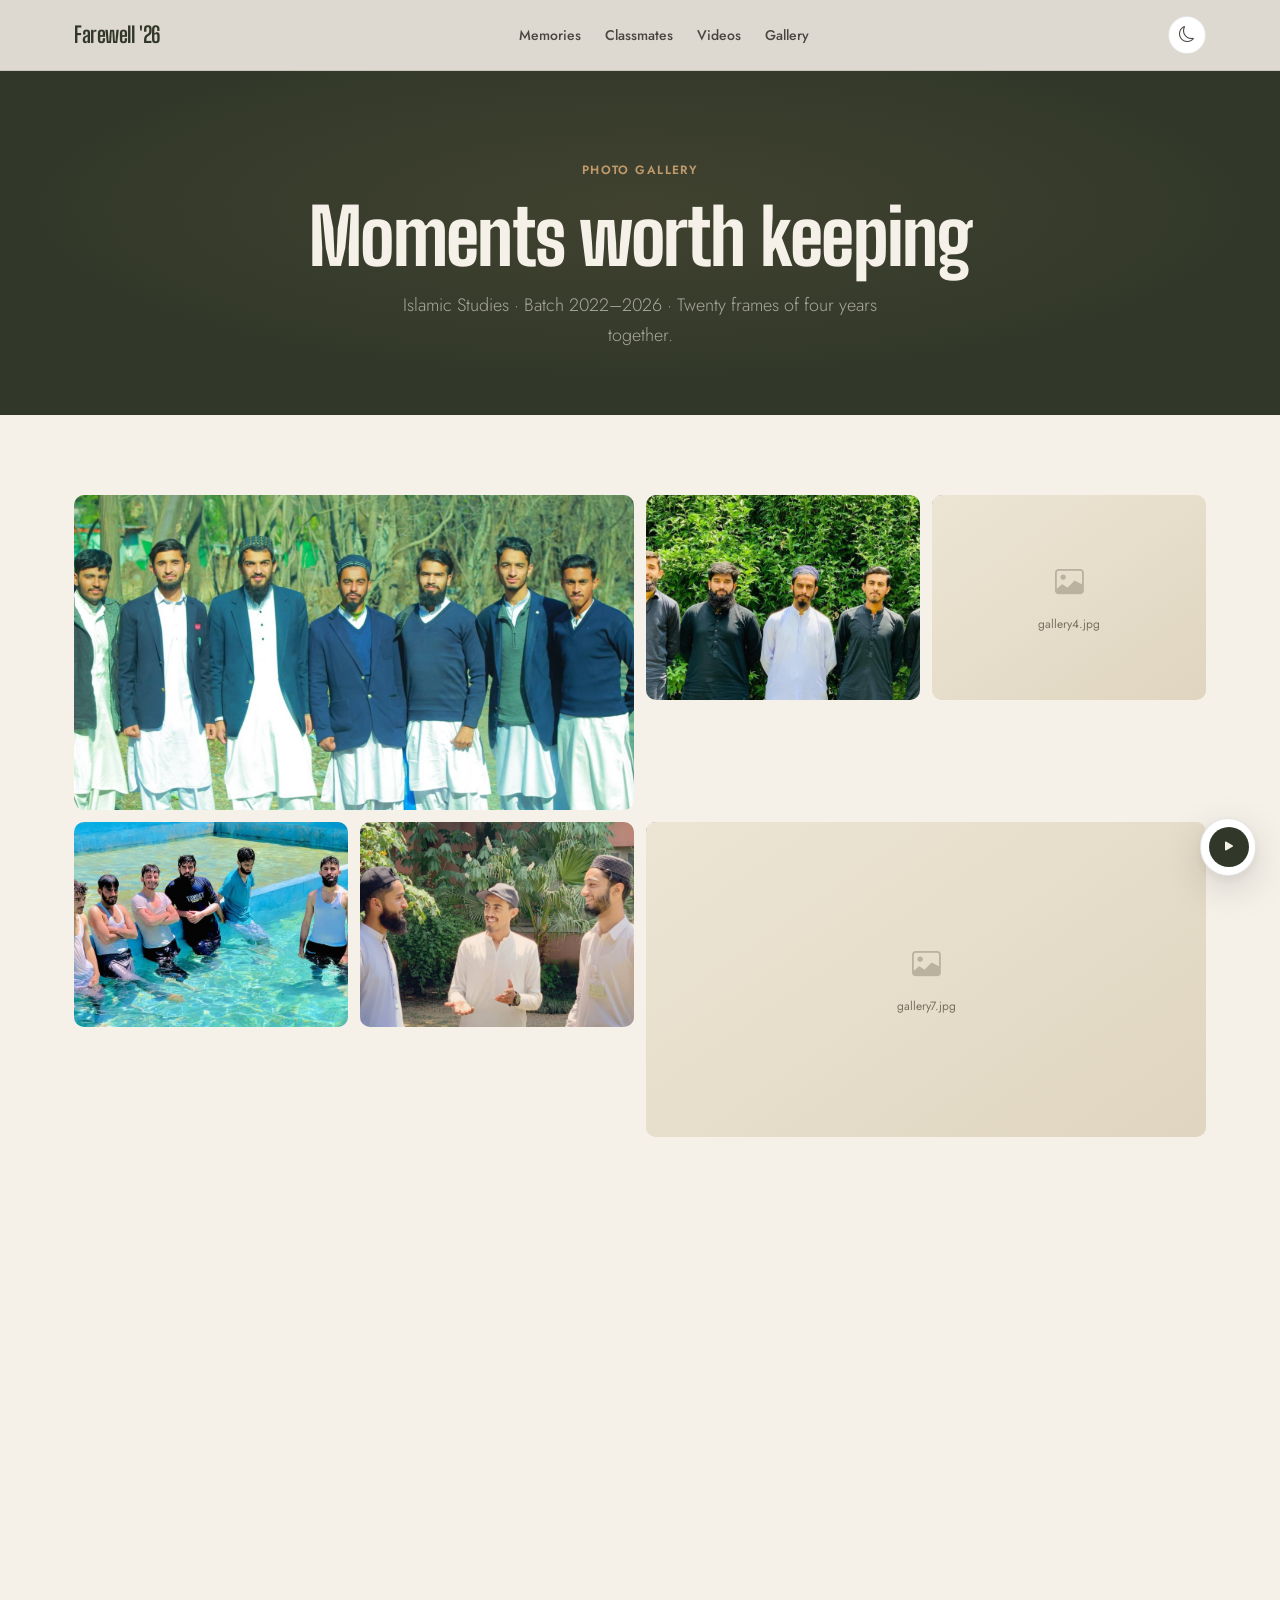
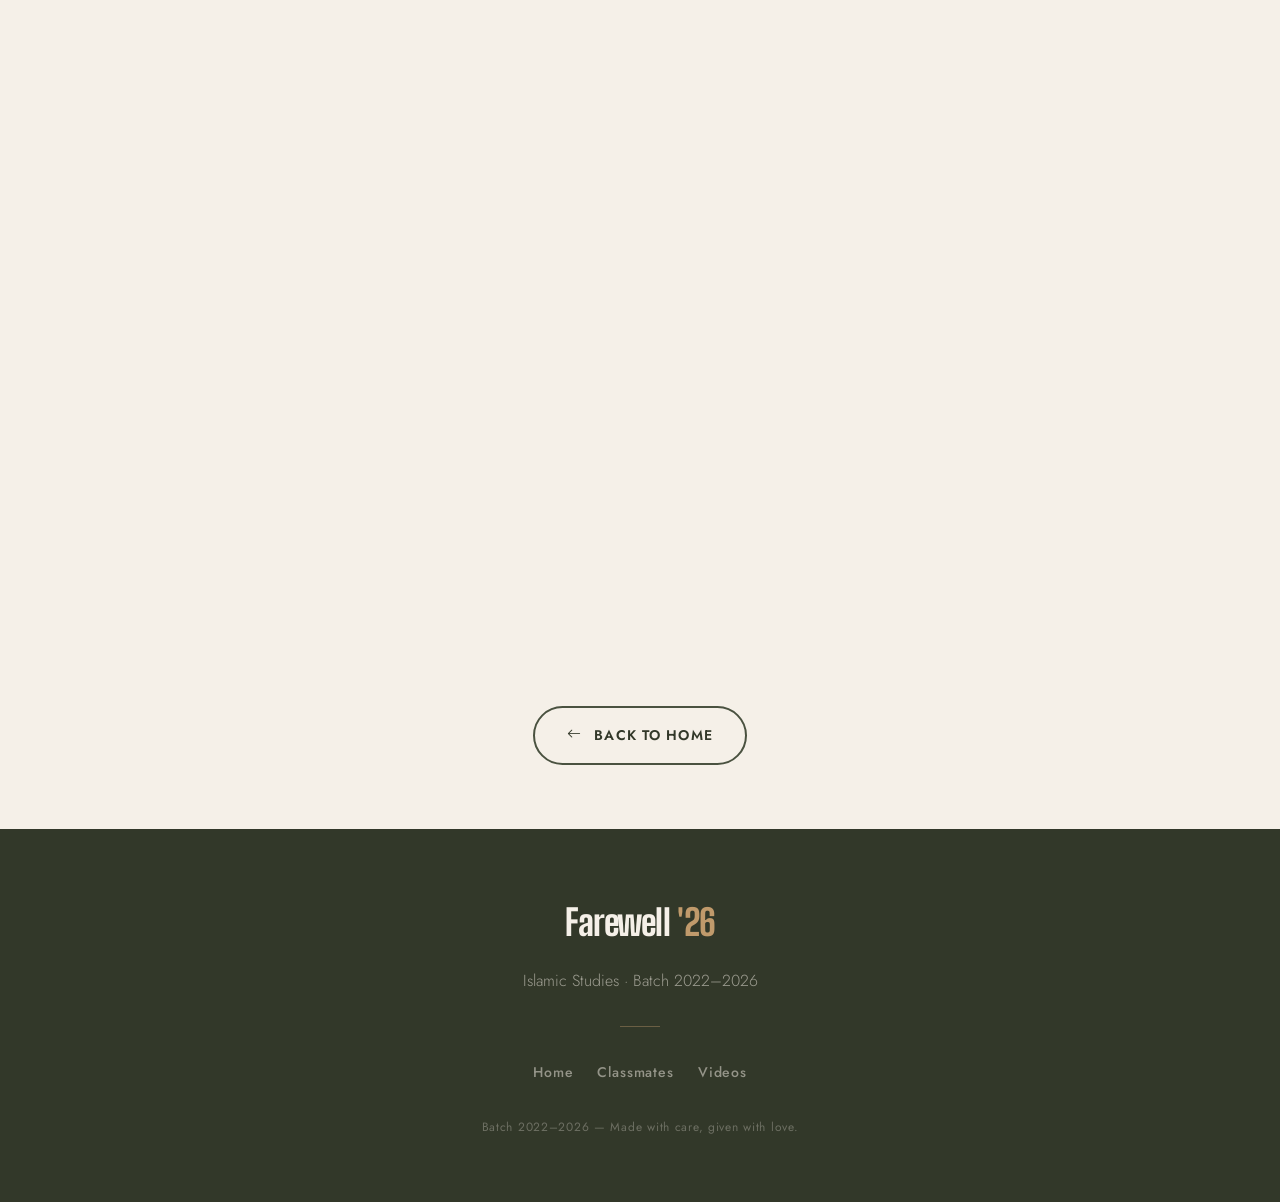
==== gallery.html @ 87bb9df9 "Farewell" ====
<!DOCTYPE html>
<html lang="en" data-theme="light">
<head>
  <meta charset="UTF-8" />
  <meta name="viewport" content="width=device-width, initial-scale=1.0" />
  <title>Gallery — Islamic Studies Batch 2022–2026</title>
  <link rel="preconnect" href="https://fonts.googleapis.com" />
  <link rel="preconnect" href="https://fonts.gstatic.com" crossorigin />
  <link href="https://fonts.googleapis.com/css2?family=Big+Shoulders+Display:wght@400;600;700;800;900&family=Jost:ital,wght@0,300;0,400;0,500;0,600;1,300&display=swap" rel="stylesheet" />
  <link rel="stylesheet" href="https://cdn.jsdelivr.net/npm/bootstrap-icons@1.11.3/font/bootstrap-icons.min.css" />
  <link rel="stylesheet" href="css/style.css" />
  <style>
    /* Lightbox */
    .lightbox {
      display: none; position: fixed; inset: 0; z-index: 1000;
      background: rgba(20,22,16,0.96); align-items: center; justify-content: center;
      backdrop-filter: blur(8px);
    }
    .lightbox.open { display: flex; }
    .lightbox-img { max-width: 90vw; max-height: 88vh; border-radius: 8px; object-fit: contain; box-shadow: 0 20px 60px rgba(0,0,0,0.6); }
    .lightbox-close {
      position: absolute; top: 1.5rem; right: 1.5rem;
      width: 44px; height: 44px; border-radius: 50%; border: 1px solid rgba(255,255,255,0.2);
      background: rgba(255,255,255,0.08); color: #fff; font-size: 1.2rem;
      display: grid; place-items: center; cursor: pointer; transition: background 0.15s;
    }
    .lightbox-close:hover { background: rgba(255,255,255,0.18); }
    .lightbox-nav {
      position: absolute; top: 50%; transform: translateY(-50%);
      width: 48px; height: 48px; border-radius: 50%;
      border: 1px solid rgba(255,255,255,0.2); background: rgba(255,255,255,0.08);
      color: #fff; font-size: 1.2rem; display: grid; place-items: center;
      cursor: pointer; transition: background 0.15s;
    }
    .lightbox-nav:hover { background: rgba(255,255,255,0.18); }
    .lightbox-prev { left: 1.5rem; }
    .lightbox-next { right: 1.5rem; }
    .lightbox-counter { position: absolute; bottom: 1.5rem; left: 50%; transform: translateX(-50%); color: rgba(255,255,255,0.5); font-size: 0.8rem; letter-spacing: 0.1em; font-family: var(--font-body); }
  </style>
</head>
<body>

<!-- NAV -->
<nav class="nav" role="navigation">
  <div class="container nav-inner">
    <a href="index.html" class="nav-brand">Farewell '26</a>
    <ul class="nav-links">
      <li><a href="index.html#memories">Memories</a></li>
      <li><a href="classmates.html">Classmates</a></li>
      <li><a href="videos.html">Videos</a></li>
      <li><a href="gallery.html">Gallery</a></li>
    </ul>
    <div class="nav-actions">
      <button class="btn-icon" id="theme-toggle" aria-label="Toggle dark mode"><i class="bi bi-moon"></i></button>
      <button class="btn-icon nav-hamburger" id="nav-hamburger" aria-label="Open menu"><i class="bi bi-list"></i></button>
    </div>
  </div>
</nav>
<nav class="mobile-menu" id="mobile-menu">
  <a href="index.html">Home</a>
  <a href="classmates.html">Classmates</a>
  <a href="videos.html">Videos</a>
  <a href="gallery.html">Gallery</a>
</nav>

<!-- HERO -->
<header class="video-page-hero">
  <div class="container">
    <span class="label">Photo Gallery</span>
    <h1 class="section-title reveal" style="font-size:clamp(3rem,6vw,5.5rem); margin-top:1rem;">Moments worth keeping</h1>
    <p class="section-subtitle reveal">Islamic Studies · Batch 2022–2026 · Twenty frames of four years together.</p>
  </div>
</header>

<!-- 20-PHOTO GRID -->
<section class="section">
  <div class="container">
    <div class="gallery-full-grid reveal-stagger" id="gallery-grid">

      <!-- gallery2.jpg through gallery20.jpg (you will add gallery2–20) -->
      <!-- gallery1 is used on homepage; grid here starts from gallery2 -->

      <div class="gallery-full-item" data-index="0">
        <img src="images/gallery2.jpg" alt="Memory 2" loading="lazy" />
        <div class="gallery-placeholder"><i class="bi bi-image"></i><span>gallery2.jpg</span></div>
        <div class="gallery-item-overlay"><span class="gallery-caption">Together</span></div>
      </div>

      <div class="gallery-full-item" data-index="1">
        <img src="images/gallery3.jpg" alt="Memory 3" loading="lazy" />
        <div class="gallery-placeholder"><i class="bi bi-image"></i><span>gallery3.jpg</span></div>
        <div class="gallery-item-overlay"><span class="gallery-caption">The classroom we called home</span></div>
      </div>

      <div class="gallery-full-item" data-index="2">
        <img src="images/gallery4.jpg" alt="Memory 4" loading="lazy" />
        <div class="gallery-placeholder"><i class="bi bi-image"></i><span>gallery4.jpg</span></div>
        <div class="gallery-item-overlay"><span class="gallery-caption">An afternoon together</span></div>
      </div>

      <div class="gallery-full-item" data-index="3">
        <img src="images/gallery5.jpg" alt="Memory 5" loading="lazy" />
        <div class="gallery-placeholder"><i class="bi bi-image"></i><span>gallery5.jpg</span></div>
        <div class="gallery-item-overlay"><span class="gallery-caption">On the day</span></div>
      </div>

      <div class="gallery-full-item" data-index="4">
        <img src="images/gallery6.jpg" alt="Memory 6" loading="lazy" />
        <div class="gallery-placeholder"><i class="bi bi-image"></i><span>gallery6.jpg</span></div>
        <div class="gallery-item-overlay"><span class="gallery-caption">Candid</span></div>
      </div>

      <div class="gallery-full-item" data-index="5">
        <img src="images/gallery7.jpg" alt="Memory 7" loading="lazy" />
        <div class="gallery-placeholder"><i class="bi bi-image"></i><span>gallery7.jpg</span></div>
        <div class="gallery-item-overlay"><span class="gallery-caption">Celebrating</span></div>
      </div>

      <div class="gallery-full-item" data-index="6">
        <img src="images/gallery8.jpg" alt="Memory 8" loading="lazy" />
        <div class="gallery-placeholder"><i class="bi bi-image"></i><span>gallery8.jpg</span></div>
        <div class="gallery-item-overlay"><span class="gallery-caption">Out of the building</span></div>
      </div>

      <div class="gallery-full-item" data-index="7">
        <img src="images/gallery9.jpg" alt="Memory 9" loading="lazy" />
        <div class="gallery-placeholder"><i class="bi bi-image"></i><span>gallery9.jpg</span></div>
        <div class="gallery-item-overlay"><span class="gallery-caption">Quiet moments counted too</span></div>
      </div>

      <div class="gallery-full-item" data-index="8">
        <img src="images/gallery10.jpg" alt="Memory 10" loading="lazy" />
        <div class="gallery-placeholder"><i class="bi bi-image"></i><span>gallery10.jpg</span></div>
        <div class="gallery-item-overlay"><span class="gallery-caption">The last of many firsts</span></div>
      </div>

      <div class="gallery-full-item" data-index="9">
        <img src="images/gallery11.jpg" alt="Memory 11" loading="lazy" />
        <div class="gallery-placeholder"><i class="bi bi-image"></i><span>gallery11.jpg</span></div>
        <div class="gallery-item-overlay"><span class="gallery-caption">Between the lectures</span></div>
      </div>

      <div class="gallery-full-item" data-index="10">
        <img src="images/gallery12.jpg" alt="Memory 12" loading="lazy" />
        <div class="gallery-placeholder"><i class="bi bi-image"></i><span>gallery12.jpg</span></div>
        <div class="gallery-item-overlay"><span class="gallery-caption">Unscripted</span></div>
      </div>

      <div class="gallery-full-item" data-index="11">
        <img src="images/gallery13.jpg" alt="Memory 13" loading="lazy" />
        <div class="gallery-placeholder"><i class="bi bi-image"></i><span>gallery13.jpg</span></div>
        <div class="gallery-item-overlay"><span class="gallery-caption">Four years in a frame</span></div>
      </div>

      <div class="gallery-full-item" data-index="12">
        <img src="images/gallery14.jpg" alt="Memory 14" loading="lazy" />
        <div class="gallery-placeholder"><i class="bi bi-image"></i><span>gallery14.jpg</span></div>
        <div class="gallery-item-overlay"><span class="gallery-caption">The break that became a memory</span></div>
      </div>

      <div class="gallery-full-item" data-index="13">
        <img src="images/gallery15.jpg" alt="Memory 15" loading="lazy" />
        <div class="gallery-placeholder"><i class="bi bi-image"></i><span>gallery15.jpg</span></div>
        <div class="gallery-item-overlay"><span class="gallery-caption">Worth every late night</span></div>
      </div>

      <div class="gallery-full-item" data-index="14">
        <img src="images/gallery16.jpg" alt="Memory 16" loading="lazy" />
        <div class="gallery-placeholder"><i class="bi bi-image"></i><span>gallery16.jpg</span></div>
        <div class="gallery-item-overlay"><span class="gallery-caption">Better together</span></div>
      </div>

      <div class="gallery-full-item" data-index="15">
        <img src="images/gallery17.jpg" alt="Memory 17" loading="lazy" />
        <div class="gallery-placeholder"><i class="bi bi-image"></i><span>gallery17.jpg</span></div>
        <div class="gallery-item-overlay"><span class="gallery-caption">The group that studied faith</span></div>
      </div>

      <div class="gallery-full-item" data-index="16">
        <img src="images/gallery18.jpg" alt="Memory 18" loading="lazy" />
        <div class="gallery-placeholder"><i class="bi bi-image"></i><span>gallery18.jpg</span></div>
        <div class="gallery-item-overlay"><span class="gallery-caption">Before the final bell</span></div>
      </div>

      <div class="gallery-full-item" data-index="17">
        <img src="images/gallery19.jpg" alt="Memory 19" loading="lazy" />
        <div class="gallery-placeholder"><i class="bi bi-image"></i><span>gallery19.jpg</span></div>
        <div class="gallery-item-overlay"><span class="gallery-caption">One last look</span></div>
      </div>

      <div class="gallery-full-item" data-index="18">
        <img src="images/gallery20.jpg" alt="Memory 20" loading="lazy" />
        <div class="gallery-placeholder"><i class="bi bi-image"></i><span>gallery20.jpg</span></div>
        <div class="gallery-item-overlay"><span class="gallery-caption">Until we meet again</span></div>
      </div>

      <!-- 20th slot = gallery1 as the final wide card -->
      <div class="gallery-full-item" data-index="19">
        <img src="images/gallery1.jpg" alt="Memory 1" loading="lazy" />
        <div class="gallery-placeholder"><i class="bi bi-image"></i><span>gallery1.jpg</span></div>
        <div class="gallery-item-overlay"><span class="gallery-caption">The beginning of it all</span></div>
      </div>

    </div><!-- /.gallery-full-grid -->
  </div>
</section>

<!-- LIGHTBOX -->
<div class="lightbox" id="lightbox" role="dialog" aria-modal="true" aria-label="Photo lightbox">
  <button class="lightbox-close" id="lightbox-close" aria-label="Close"><i class="bi bi-x-lg"></i></button>
  <button class="lightbox-nav lightbox-prev" id="lightbox-prev" aria-label="Previous photo"><i class="bi bi-chevron-left"></i></button>
  <img class="lightbox-img" id="lightbox-img" src="" alt="Full size photo" />
  <button class="lightbox-nav lightbox-next" id="lightbox-next" aria-label="Next photo"><i class="bi bi-chevron-right"></i></button>
  <span class="lightbox-counter" id="lightbox-counter">1 / 20</span>
</div>

<!-- BACK -->
<div style="text-align:center; padding-bottom:4rem;">
  <a href="index.html" class="btn-view-all"><i class="bi bi-arrow-left"></i> Back to Home</a>
</div>

<!-- FOOTER -->
<footer class="footer">
  <div class="container">
    <p class="footer-brand">Farewell <span>'26</span></p>
    <p class="footer-tagline">Islamic Studies · Batch 2022–2026</p>
    <div class="footer-divider"></div>
    <ul class="footer-nav">
      <li><a href="index.html">Home</a></li>
      <li><a href="classmates.html">Classmates</a></li>
      <li><a href="videos.html">Videos</a></li>
    </ul>
    <p class="footer-copy">Batch 2022–2026 &mdash; Made with care, given with love.</p>
  </div>
</footer>

<!-- AUDIO -->
<div class="audio-player" id="audio-player">
  <button class="audio-play-btn" id="audio-play" aria-label="Play or pause"><i class="bi bi-play-fill"></i></button>
  <div class="audio-info">
    <span class="audio-title" id="audio-title">Our Song</span>
    <span class="audio-status" id="audio-status">Click to play</span>
  </div>
  <button class="audio-mute-btn" id="audio-mute" aria-label="Toggle mute"><i class="bi bi-volume-up"></i></button>
</div>
<audio id="bg-audio" loop><source src="audio/background.mp3" type="audio/mpeg" /></audio>

<script src="js/script.js"></script>
<script>
// Gallery lightbox
(function() {
  const items = document.querySelectorAll('.gallery-full-item');
  const lightbox = document.getElementById('lightbox');
  const lbImg = document.getElementById('lightbox-img');
  const lbCounter = document.getElementById('lightbox-counter');
  const total = items.length;
  let current = 0;

  function openLightbox(index) {
    current = index;
    const img = items[index].querySelector('img');
    lbImg.src = img.src;
    lbImg.alt = img.alt;
    lbCounter.textContent = (index + 1) + ' / ' + total;
    lightbox.classList.add('open');
    document.body.style.overflow = 'hidden';
  }

  function closeLightbox() {
    lightbox.classList.remove('open');
    document.body.style.overflow = '';
  }

  function navigate(dir) {
    current = (current + dir + total) % total;
    const img = items[current].querySelector('img');
    lbImg.src = img.src;
    lbImg.alt = img.alt;
    lbCounter.textContent = (current + 1) + ' / ' + total;
  }

  items.forEach((item, i) => {
    item.style.cursor = 'pointer';
    item.addEventListener('click', () => openLightbox(i));
  });

  document.getElementById('lightbox-close').addEventListener('click', closeLightbox);
  document.getElementById('lightbox-prev').addEventListener('click', () => navigate(-1));
  document.getElementById('lightbox-next').addEventListener('click', () => navigate(1));
  lightbox.addEventListener('click', (e) => { if (e.target === lightbox) closeLightbox(); });

  document.addEventListener('keydown', (e) => {
    if (!lightbox.classList.contains('open')) return;
    if (e.key === 'Escape') closeLightbox();
    if (e.key === 'ArrowLeft') navigate(-1);
    if (e.key === 'ArrowRight') navigate(1);
  });

  // Hide placeholder on image load
  items.forEach(item => {
    const img = item.querySelector('img');
    const ph = item.querySelector('.gallery-placeholder');
    if (!ph) return;
    if (img.complete && img.naturalWidth > 0) { ph.style.display = 'none'; return; }
    img.addEventListener('load', () => ph.style.display = 'none');
  });
})();
</script>
</body>
</html>
---- css/style.css ----
/* ============================================================
   FAREWELL TRIBUTE — STYLESHEET
   Batch: 2022–2026 | Islamic Studies
   All theme values are CSS variables — edit :root to retheme.
   ============================================================ */

@import url("https://fonts.googleapis.com/css2?family=Big+Shoulders+Display:wght@400;600;700;800;900&family=Jost:ital,wght@0,300;0,400;0,500;0,600;1,300&display=swap");

/* ── Light Mode Tokens ───────────────────────────────────── */
:root {
  --color-olive: #4a5240;
  --color-olive-dark: #323829;
  --color-olive-light: #6b7360;
  --color-camel: #c09a6b;
  --color-camel-light: #d4b48a;
  --color-camel-dark: #a07f52;
  --color-bone: #f5f0e8;
  --color-bone-dark: #ede5d4;
  --color-bone-deeper: #dfd5c0;

  --bg-page: var(--color-bone);
  --bg-surface: #ffffff;
  --bg-surface-alt: var(--color-bone-dark);
  --bg-card: #ffffff;
  --text-primary: #1e1e1e;
  --text-secondary: #4a4540;
  --text-muted: #7a7060;
  --text-accent: var(--color-camel-dark);
  --border-color: rgba(74, 82, 64, 0.15);

  --font-heading: "Big Shoulders Display", sans-serif;
  --font-body: "Jost", sans-serif;

  --text-xs: 0.75rem;
  --text-sm: 0.875rem;
  --text-base: 1rem;
  --text-lg: 1.125rem;
  --text-xl: 1.375rem;
  --text-2xl: 1.75rem;
  --text-3xl: 2.25rem;
  --text-4xl: 3rem;
  --text-5xl: 4rem;
  --text-6xl: 5.5rem;

  --space-1: 0.25rem;
  --space-2: 0.5rem;
  --space-3: 0.75rem;
  --space-4: 1rem;
  --space-6: 1.5rem;
  --space-8: 2rem;
  --space-12: 3rem;
  --space-16: 4rem;
  --space-20: 5rem;
  --space-24: 6rem;

  --radius-sm: 4px;
  --radius-md: 10px;
  --radius-lg: 20px;
  --radius-xl: 32px;
  --radius-full: 9999px;

  --shadow-sm: 0 1px 3px rgba(0, 0, 0, 0.06);
  --shadow-card: 0 4px 16px rgba(0, 0, 0, 0.08), 0 1px 4px rgba(0, 0, 0, 0.04);
  --shadow-lift:
    0 12px 40px rgba(0, 0, 0, 0.14), 0 4px 12px rgba(0, 0, 0, 0.06);

  --transition-fast: 150ms ease;
  --transition-base: 280ms ease;
  --transition-slow: 480ms cubic-bezier(0.22, 1, 0.36, 1);
}

/* ── Dark Mode Tokens ────────────────────────────────────── */
[data-theme="dark"] {
  --bg-page: #1a1c16;
  --bg-surface: #232619;
  --bg-surface-alt: #1e2015;
  --bg-card: #2a2d1f;
  --text-primary: #ede8de;
  --text-secondary: #b5ae9f;
  --text-muted: #7a7060;
  --text-accent: var(--color-camel-light);
  --border-color: rgba(192, 154, 107, 0.15);
  --shadow-sm: 0 1px 3px rgba(0, 0, 0, 0.3);
  --shadow-card: 0 4px 16px rgba(0, 0, 0, 0.4);
  --shadow-lift: 0 12px 40px rgba(0, 0, 0, 0.5);
}

/* ── Reset ───────────────────────────────────────────────── */
*,
*::before,
*::after {
  box-sizing: border-box;
  margin: 0;
  padding: 0;
}
html {
  scroll-behavior: smooth;
  font-size: 16px;
}
body {
  font-family: var(--font-body);
  line-height: 1.65;
  background: var(--bg-page);
  color: var(--text-primary);
  transition:
    background var(--transition-base),
    color var(--transition-base);
  overflow-x: hidden;
}
img {
  max-width: 100%;
  display: block;
}
a {
  color: inherit;
  text-decoration: none;
}

/* ── Utilities ───────────────────────────────────────────── */
.container {
  width: 100%;
  max-width: 1180px;
  margin-inline: auto;
  padding-inline: var(--space-6);
}
.section {
  padding-block: var(--space-20);
}
.label {
  font-family: var(--font-body);
  font-size: var(--text-xs);
  font-weight: 600;
  letter-spacing: 0.12em;
  text-transform: uppercase;
  color: var(--text-accent);
}

/* ── Scroll Reveal ───────────────────────────────────────── */
.reveal {
  opacity: 0;
  transform: translateY(28px);
  transition:
    opacity 0.65s cubic-bezier(0.22, 1, 0.36, 1),
    transform 0.65s cubic-bezier(0.22, 1, 0.36, 1);
}
.reveal.is-visible {
  opacity: 1;
  transform: none;
}
.reveal-stagger > * {
  opacity: 0;
  transform: translateY(24px);
  transition:
    opacity 0.55s cubic-bezier(0.22, 1, 0.36, 1),
    transform 0.55s cubic-bezier(0.22, 1, 0.36, 1);
}
.reveal-stagger.is-visible > *:nth-child(1) {
  opacity: 1;
  transform: none;
  transition-delay: 0.05s;
}
.reveal-stagger.is-visible > *:nth-child(2) {
  opacity: 1;
  transform: none;
  transition-delay: 0.12s;
}
.reveal-stagger.is-visible > *:nth-child(3) {
  opacity: 1;
  transform: none;
  transition-delay: 0.19s;
}
.reveal-stagger.is-visible > *:nth-child(4) {
  opacity: 1;
  transform: none;
  transition-delay: 0.26s;
}
.reveal-stagger.is-visible > *:nth-child(5) {
  opacity: 1;
  transform: none;
  transition-delay: 0.33s;
}
.reveal-stagger.is-visible > *:nth-child(6) {
  opacity: 1;
  transform: none;
  transition-delay: 0.4s;
}

/* ── Section Headers ─────────────────────────────────────── */
.section-header {
  margin-bottom: var(--space-12);
}
.section-header--center {
  text-align: center;
}
.section-title {
  font-family: var(--font-heading);
  font-size: clamp(2.2rem, 4vw, var(--text-5xl));
  font-weight: 800;
  line-height: 1;
  color: var(--text-primary);
  letter-spacing: -0.02em;
  margin-top: var(--space-3);
}
.section-subtitle {
  margin-top: var(--space-4);
  font-size: var(--text-lg);
  font-weight: 300;
  color: var(--text-muted);
  max-width: 52ch;
  line-height: 1.65;
}
.section-header--center .section-subtitle {
  margin-inline: auto;
}

/* ── View All Button ─────────────────────────────────────── */
.view-all-wrap {
  text-align: center;
  margin-top: var(--space-12);
}
.btn-view-all {
  display: inline-flex;
  align-items: center;
  gap: var(--space-3);
  padding: var(--space-4) var(--space-8);
  border-radius: var(--radius-full);
  border: 2px solid var(--color-olive);
  background: transparent;
  color: var(--color-olive-dark);
  font-family: var(--font-body);
  font-size: var(--text-sm);
  font-weight: 600;
  letter-spacing: 0.08em;
  text-transform: uppercase;
  cursor: pointer;
  transition: all var(--transition-fast);
  text-decoration: none;
}
.btn-view-all:hover {
  background: var(--color-olive-dark);
  color: var(--color-bone);
  border-color: var(--color-olive-dark);
}
[data-theme="dark"] .btn-view-all {
  border-color: var(--color-camel);
  color: var(--color-camel-light);
}
[data-theme="dark"] .btn-view-all:hover {
  background: var(--color-camel);
  color: var(--color-olive-dark);
}

/* ── NAVIGATION ──────────────────────────────────────────── */
.nav {
  position: fixed;
  top: 0;
  left: 0;
  right: 0;
  z-index: 100;
  padding-block: var(--space-4);
  background: rgba(245, 240, 232, 0.88);
  backdrop-filter: blur(14px);
  -webkit-backdrop-filter: blur(14px);
  border-bottom: 1px solid var(--border-color);
  transition: background var(--transition-base);
}
[data-theme="dark"] .nav {
  background: rgba(26, 28, 22, 0.88);
}
.nav-inner {
  display: flex;
  align-items: center;
  justify-content: space-between;
  gap: var(--space-6);
}
.nav-brand {
  font-family: var(--font-heading);
  font-size: var(--text-xl);
  font-weight: 700;
  color: var(--color-olive-dark);
  letter-spacing: -0.02em;
}
[data-theme="dark"] .nav-brand {
  color: var(--color-camel-light);
}
.nav-links {
  display: flex;
  align-items: center;
  gap: var(--space-6);
  list-style: none;
}
.nav-links a {
  font-size: var(--text-sm);
  font-weight: 500;
  color: var(--text-secondary);
  transition: color var(--transition-fast);
}
.nav-links a:hover {
  color: var(--color-camel-dark);
}
.nav-actions {
  display: flex;
  align-items: center;
  gap: var(--space-3);
}
.btn-icon {
  width: 38px;
  height: 38px;
  border-radius: var(--radius-full);
  border: 1px solid var(--border-color);
  background: var(--bg-surface);
  color: var(--text-secondary);
  display: grid;
  place-items: center;
  cursor: pointer;
  transition: all var(--transition-fast);
  font-size: 1rem;
}
.btn-icon:hover {
  background: var(--color-olive);
  color: var(--color-bone);
  border-color: var(--color-olive);
}
.nav-hamburger {
  display: none;
}
.mobile-menu {
  display: none;
  position: fixed;
  inset: 0;
  z-index: 99;
  background: var(--bg-page);
  padding: 100px var(--space-6) var(--space-6);
  flex-direction: column;
  gap: var(--space-4);
}
.mobile-menu.open {
  display: flex;
}
.mobile-menu a {
  font-family: var(--font-heading);
  font-size: var(--text-3xl);
  font-weight: 800;
  color: var(--text-primary);
  padding: var(--space-3) 0;
  border-bottom: 1px solid var(--border-color);
  transition: color var(--transition-fast);
}
.mobile-menu a:hover {
  color: var(--color-camel);
}

/* ── HERO ────────────────────────────────────────────────── */
.hero {
  min-height: 100svh;
  padding-top: 80px;
  background: var(--color-olive-dark);
  color: var(--color-bone);
  position: relative;
  overflow: hidden;
  display: grid;
  grid-template-rows: 1fr auto;
}
.hero::before {
  content: "";
  position: absolute;
  inset: 0;
  pointer-events: none;
  background:
    radial-gradient(
      ellipse 70% 60% at 65% 40%,
      rgba(192, 154, 107, 0.1) 0%,
      transparent 70%
    ),
    radial-gradient(
      ellipse 40% 70% at 10% 80%,
      rgba(74, 82, 64, 0.5) 0%,
      transparent 60%
    );
}
.hero-inner {
  position: relative;
  z-index: 1;
  display: grid;
  grid-template-columns: 1fr 1fr;
  align-items: center;
  gap: var(--space-12);
  padding-block: var(--space-12);
}
.hero-eyebrow {
  display: inline-flex;
  align-items: center;
  gap: var(--space-2);
  font-size: var(--text-xs);
  font-weight: 600;
  letter-spacing: 0.14em;
  text-transform: uppercase;
  color: var(--color-camel);
  margin-bottom: var(--space-6);
}
.hero-eyebrow::before {
  content: "";
  display: block;
  width: 28px;
  height: 1px;
  background: var(--color-camel);
}
.hero-heading {
  font-family: var(--font-heading);
  font-size: clamp(3rem, 6vw, var(--text-6xl));
  font-weight: 900;
  line-height: 0.95;
  letter-spacing: -0.02em;
  margin-bottom: var(--space-6);
  color: var(--color-bone);
}
.hero-heading em {
  font-style: normal;
  color: var(--color-camel);
}
.hero-body {
  font-size: var(--text-lg);
  font-weight: 300;
  line-height: 1.7;
  color: rgba(245, 240, 232, 0.75);
  max-width: 46ch;
  margin-bottom: var(--space-8);
}
.hero-year-badge {
  display: inline-flex;
  align-items: center;
  gap: var(--space-3);
  padding: var(--space-3) var(--space-6);
  border: 1px solid rgba(192, 154, 107, 0.4);
  border-radius: var(--radius-full);
  font-size: var(--text-sm);
  font-weight: 500;
  color: var(--color-camel-light);
  letter-spacing: 0.06em;
}

/* ── HERO 11-PHOTO CLUSTER ───────────────────────────────── */
.hero-photos {
  position: relative;
  height: 520px;
}
.hero-photo {
  position: absolute;
  border-radius: var(--radius-lg);
  overflow: hidden;
  box-shadow: var(--shadow-lift);
  border: 2px solid rgba(245, 240, 232, 0.12);
}
.hero-photo img {
  width: 100%;
  height: 100%;
  object-fit: cover;
}

/* Center: Hammad Siddique — largest, prominent */
.hero-photo--center {
  width: 180px;
  height: 240px;
  top: 50%;
  left: 50%;
  transform: translate(-50%, -50%) rotate(0deg);
  z-index: -10;
  border: 3px solid var(--color-camel) !important;
  box-shadow:
    0 0 0 4px rgba(192, 154, 107, 0.3),
    var(--shadow-lift);
}
.hero-photo--center-label {
  position: absolute;
  bottom: -28px;
  left: 50%;
  transform: translateX(-50%);
  white-space: nowrap;
  font-size: var(--text-xs);
  font-weight: 600;
  letter-spacing: 0.08em;
  color: var(--color-camel-light);
  text-transform: uppercase;
}
/* 10 surrounding classmates */
.hero-photo--1 {
  width: 110px;
  height: 140px;
  top: 10px;
  left: 40px;
  transform: rotate(-5deg);
  z-index: 4;
}
.hero-photo--2 {
  width: 100px;
  height: 130px;
  top: 5px;
  left: 180px;
  transform: rotate(3deg);
  z-index: 3;
}
.hero-photo--3 {
  width: 105px;
  height: 135px;
  top: 0px;
  right: 60px;
  transform: rotate(-2deg);
  z-index: 5;
}
.hero-photo--4 {
  width: 100px;
  height: 125px;
  top: 120px;
  right: 10px;
  transform: rotate(4deg);
  z-index: 6;
}
.hero-photo--5 {
  width: 105px;
  height: 130px;
  bottom: 80px;
  right: 20px;
  transform: rotate(-3deg);
  z-index: 4;
}
.hero-photo--6 {
  width: 100px;
  height: 130px;
  bottom: 20px;
  right: 130px;
  transform: rotate(2deg);
  z-index: 3;
}
.hero-photo--7 {
  width: 110px;
  height: 140px;
  bottom: 10px;
  left: 100px;
  transform: rotate(-4deg);
  z-index: 5;
}
.hero-photo--8 {
  width: 100px;
  height: 125px;
  bottom: 40px;
  left: 10px;
  transform: rotate(3deg);
  z-index: 6;
}
.hero-photo--9 {
  width: 105px;
  height: 130px;
  top: 130px;
  left: 10px;
  transform: rotate(-2deg);
  z-index: 4;
}
.hero-photo--10 {
  width: 100px;
  height: 125px;
  top: 200px;
  left: 130px;
  transform: rotate(4deg);
  z-index: 3;
}

.hero-scroll-hint {
  position: relative;
  z-index: 1;
  padding-bottom: var(--space-8);
  display: flex;
  align-items: center;
  justify-content: center;
  gap: var(--space-3);
  font-size: var(--text-xs);
  letter-spacing: 0.1em;
  text-transform: uppercase;
  color: rgba(245, 240, 232, 0.4);
  font-weight: 500;
}
.hero-scroll-hint i {
  animation: bounce 2s ease-in-out infinite;
}
@keyframes bounce {
  0%,
  100% {
    transform: translateY(0);
  }
  50% {
    transform: translateY(6px);
  }
}

/* ── CLASSMATES CAROUSEL ─────────────────────────────────── */
.classmates-section {
  background: var(--bg-surface-alt);
}
.carousel-wrapper {
  position: relative;
}
.carousel-track-outer {
  overflow: hidden;
  border-radius: var(--radius-xl);
}
.carousel-track {
  display: flex;
  transition: transform 0.6s cubic-bezier(0.22, 1, 0.36, 1);
}
.classmate-slide {
  min-width: 100%;
  padding: var(--space-4);
}
.classmate-card {
  display: grid;
  grid-template-columns: 1fr 1fr;
  background: var(--bg-card);
  border-radius: var(--radius-xl);
  overflow: hidden;
  box-shadow: var(--shadow-lift);
  border: 1px solid var(--border-color);
}
.classmate-card-photo {
  position: relative;
  overflow: hidden;
  position: relative;
  overflow: hidden;
  max-height: 500px;
}
.classmate-card-photo img {
  width: 100%;
  height: auto;
  display: block;
  object-fit: unset;
  transition: transform 0.8s cubic-bezier(0.22, 1, 0.36, 1);
}
.classmate-card:hover .classmate-card-photo img {
  transform: scale(1.04);
}
.classmate-number {
  position: absolute;
  top: var(--space-6);
  left: var(--space-6);
  font-family: var(--font-heading);
  font-size: var(--text-4xl);
  font-weight: 900;
  color: rgba(255, 255, 255, 0.25);
  line-height: 1;
}
.classmate-card-info {
  padding: var(--space-12);
  display: flex;
  flex-direction: column;
  justify-content: center;
  gap: var(--space-4);
}
.classmate-index {
  font-size: var(--text-xs);
  font-weight: 600;
  letter-spacing: 0.12em;
  text-transform: uppercase;
  color: var(--text-accent);
}
.classmate-name {
  font-family: var(--font-heading);
  font-size: clamp(1.8rem, 3vw, var(--text-4xl));
  font-weight: 800;
  line-height: 1;
  color: var(--text-primary);
  letter-spacing: -0.02em;
}
.classmate-tribute {
  font-size: var(--text-lg);
  font-weight: 300;
  line-height: 1.7;
  color: var(--text-secondary);
  font-style: italic;
  border-left: 3px solid var(--color-camel);
  padding-left: var(--space-4);
}
.classmate-tag {
  display: inline-flex;
  align-items: center;
  gap: var(--space-2);
  padding: var(--space-2) var(--space-4);
  border-radius: var(--radius-full);
  background: var(--color-bone-dark);
  color: var(--color-olive-dark);
  font-size: var(--text-xs);
  font-weight: 600;
  letter-spacing: 0.06em;
  width: fit-content;
}
[data-theme="dark"] .classmate-tag {
  background: rgba(74, 82, 64, 0.4);
  color: var(--color-camel-light);
}

.carousel-controls {
  display: flex;
  align-items: center;
  justify-content: center;
  gap: var(--space-4);
  margin-top: var(--space-8);
}
.carousel-btn {
  width: 48px;
  height: 48px;
  border-radius: var(--radius-full);
  border: 2px solid var(--border-color);
  background: var(--bg-card);
  color: var(--text-primary);
  display: grid;
  place-items: center;
  cursor: pointer;
  transition: all var(--transition-fast);
  font-size: 1.1rem;
}
.carousel-btn:hover {
  background: var(--color-olive);
  color: var(--color-bone);
  border-color: var(--color-olive);
  transform: scale(1.05);
}
.carousel-dots {
  display: flex;
  gap: var(--space-2);
  align-items: center;
}
.carousel-dot {
  width: 6px;
  height: 6px;
  border-radius: var(--radius-full);
  background: var(--border-color);
  cursor: pointer;
  transition: all var(--transition-fast);
  border: none;
}
.carousel-dot.active {
  width: 24px;
  background: var(--color-camel);
}
.carousel-counter {
  font-size: var(--text-sm);
  font-weight: 500;
  color: var(--text-muted);
  min-width: 48px;
  text-align: center;
}

/* ── PREVIEW VIDEO SECTION (homepage) ───────────────────── */
.videos-preview-section {
  background: var(--bg-page);
}
.video-preview-grid {
  display: grid;
  grid-template-columns: repeat(3, 1fr);
  gap: var(--space-6);
}
.video-preview-card {
  background: var(--bg-card);
  border-radius: var(--radius-lg);
  overflow: hidden;
  border: 1px solid var(--border-color);
  box-shadow: var(--shadow-card);
  transition:
    transform var(--transition-base),
    box-shadow var(--transition-base);
}
.video-preview-card:hover {
  transform: translateY(-4px);
  box-shadow: var(--shadow-lift);
}
.video-preview-thumb {
  position: relative;
  aspect-ratio: 16/9;
  background: var(--color-olive-dark);
  overflow: hidden;
}
.video-preview-thumb video {
  width: 100%;
  height: 100%;
  object-fit: cover;
  display: block;
}
.video-preview-thumb .play-icon {
  position: absolute;
  inset: 0;
  display: flex;
  align-items: center;
  justify-content: center;
  background: rgba(50, 56, 41, 0.5);
  color: var(--color-bone);
  font-size: 2.5rem;
  opacity: 0;
  transition: opacity var(--transition-base);
  pointer-events: none;
}
.video-preview-card:hover .play-icon {
  opacity: 1;
}
.video-preview-info {
  padding: 1em;
}
.video-preview-title {
  font-family: var(--font-heading);
  font-size: var(--text-xl);
  font-weight: 700;
  color: var(--text-primary);
  letter-spacing: -0.01em;
  margin-bottom: var(--space-2);
}
.video-preview-desc {
  font-size: var(--text-sm);
  font-weight: 300;
  color: var(--text-muted);
  line-height: 1.6;
}

/* ── GALLERY PREVIEW (homepage 3 photos) ────────────────── */
.gallery-preview-grid {
  display: grid;
  grid-template-columns: repeat(3, 1fr);
  gap: var(--space-4);
}
.gallery-preview-item {
  position: relative;
  overflow: hidden;
  border-radius: var(--radius-md);
  background: var(--bg-surface-alt);
  cursor: pointer;
}
.gallery-preview-item:first-child {
  grid-row: auto;
}
.gallery-preview-item img {
  width: 100%;
  height: auto;
  display: block;
  object-fit: unset;
  transition: transform 0.6s cubic-bezier(0.22, 1, 0.36, 1);
}
.gallery-preview-item:hover img {
  transform: scale(1.03);
}
.gallery-preview-overlay {
  position: absolute;
  inset: 0;
  background: linear-gradient(
    to top,
    rgba(30, 28, 22, 0.6) 0%,
    transparent 50%
  );
  opacity: 0;
  transition: opacity var(--transition-base);
  display: flex;
  align-items: flex-end;
  padding: var(--space-4);
}
.gallery-preview-item:hover .gallery-preview-overlay {
  opacity: 1;
}
.gallery-caption {
  font-size: var(--text-sm);
  font-weight: 500;
  color: var(--color-bone);
}
.gallery-placeholder {
  position: absolute;
  inset: 0;
  display: flex;
  flex-direction: column;
  align-items: center;
  justify-content: center;
  gap: var(--space-2);
  background: linear-gradient(
    145deg,
    var(--color-bone-dark) 0%,
    var(--color-bone-deeper) 100%
  );
  color: var(--text-muted);
  font-size: var(--text-sm);
  font-family: var(--font-body);
}
[data-theme="dark"] .gallery-placeholder {
  background: linear-gradient(145deg, #282b1e 0%, #232619 100%);
}
.gallery-placeholder i {
  font-size: 1.8rem;
  opacity: 0.4;
}

/* ── FULL GALLERY PAGE ───────────────────────────────────── */
.gallery-full-grid {
  display: grid;
  grid-template-columns: repeat(4, 1fr);
  gap: var(--space-3);
}
.gallery-full-item {
  position: relative;
  overflow: hidden;
  border-radius: var(--radius-md);
  aspect-ratio: 4/3;
  background: var(--bg-surface-alt);
  cursor: pointer;
}
.gallery-full-item:nth-child(5n + 1) {
  grid-column: span 2;
  aspect-ratio: 16/9;
}
.gallery-full-item img {
  width: 100%;
  height: 100%;
  object-fit: cover;
  transition: transform 0.6s cubic-bezier(0.22, 1, 0.36, 1);
}
.gallery-full-item:hover img {
  transform: scale(1.06);
}
.gallery-full-item .gallery-placeholder {
  font-size: var(--text-xs);
}

/* ── VIDEO GRID PAGE (10 videos) ─────────────────────────── */
.video-page-hero {
  background: var(--color-olive-dark);
  color: var(--color-bone);
  padding-top: calc(var(--space-24) + 60px);
  padding-bottom: var(--space-16);
  text-align: center;
  position: relative;
  overflow: hidden;
}
.video-page-hero::before {
  content: "";
  position: absolute;
  inset: 0;
  pointer-events: none;
  background: radial-gradient(
    ellipse 70% 60% at 50% 50%,
    rgba(192, 154, 107, 0.1) 0%,
    transparent 70%
  );
}
.video-page-hero .section-title {
  color: var(--color-bone);
  position: relative;
  z-index: 1;
}
.video-page-hero .section-subtitle {
  color: rgba(245, 240, 232, 0.6);
  margin-inline: auto;
  position: relative;
  z-index: 1;
}
.video-page-hero .label {
  color: var(--color-camel);
  position: relative;
  z-index: 1;
}

.video-full-grid {
  display: grid;
  grid-template-columns: repeat(3, 1fr);
  gap: var(--space-6);
  padding-block: var(--space-16);
}
.video-full-card {
  background: var(--bg-card);
  border-radius: var(--radius-lg);
  overflow: hidden;
  border: 1px solid var(--border-color);
  box-shadow: var(--shadow-card);
  transition:
    transform var(--transition-base),
    box-shadow var(--transition-base);
}
.video-full-card:hover {
  transform: translateY(-4px);
  box-shadow: var(--shadow-lift);
}
.video-full-thumb {
  position: relative;
  aspect-ratio: 16/9;
  background: #000;
  overflow: hidden;
}
.video-full-thumb video {
  width: 100%;
  height: 100%;
  object-fit: cover;
}
.video-full-info {
  padding: var(--space-5) var(--space-5) var(--space-6);
}
.video-full-number {
  font-family: var(--font-heading);
  font-size: var(--text-3xl);
  font-weight: 900;
  color: var(--border-color);
  line-height: 1;
  margin-bottom: var(--space-2);
}
.video-full-title {
  font-family: var(--font-heading);
  font-size: var(--text-2xl);
  font-weight: 800;
  color: var(--text-primary);
  letter-spacing: -0.01em;
  margin-bottom: var(--space-2);
  line-height: 1.1;
}
.video-full-desc {
  font-size: var(--text-sm);
  font-weight: 300;
  color: var(--text-muted);
  line-height: 1.6;
}

/* ── QUOTE SECTION ───────────────────────────────────────── */
.quote-section {
  background: var(--color-olive-dark);
  color: var(--color-bone);
  text-align: center;
  padding-block: var(--space-20);
  position: relative;
  overflow: hidden;
}
.quote-section::after {
  content: "";
  position: absolute;
  inset: 0;
  pointer-events: none;
  background: radial-gradient(
    ellipse 60% 80% at 50% 50%,
    rgba(192, 154, 107, 0.1) 0%,
    transparent 70%
  );
}
.quote-mark {
  font-family: var(--font-heading);
  font-size: 8rem;
  line-height: 0.6;
  color: var(--color-camel);
  opacity: 0.3;
  display: block;
  margin-bottom: var(--space-6);
}
.quote-text {
  font-family: var(--font-heading);
  font-size: clamp(1.8rem, 3.5vw, 3rem);
  font-weight: 700;
  line-height: 1.2;
  max-width: 720px;
  margin-inline: auto;
  letter-spacing: -0.01em;
  position: relative;
  z-index: 1;
}
.quote-attribution {
  margin-top: var(--space-6);
  font-size: var(--text-sm);
  font-weight: 500;
  letter-spacing: 0.12em;
  text-transform: uppercase;
  color: var(--color-camel);
  position: relative;
  z-index: 1;
}

/* ── CLASSMATES PAGE — STICKY SCROLL ─────────────────────── */
.classmates-page-hero {
  background: var(--color-olive-dark);
  color: var(--color-bone);
  padding-top: calc(var(--space-24) + 60px);
  padding-bottom: var(--space-16);
  text-align: center;
  position: relative;
  overflow: hidden;
}
.classmates-page-hero::before {
  content: "";
  position: absolute;
  inset: 0;
  pointer-events: none;
  background: radial-gradient(
    ellipse 70% 60% at 50% 50%,
    rgba(192, 154, 107, 0.1) 0%,
    transparent 70%
  );
}
.classmates-page-hero .section-title {
  color: var(--color-bone);
  position: relative;
  z-index: 1;
}
.classmates-page-hero .section-subtitle {
  color: rgba(245, 240, 232, 0.6);
  margin-inline: auto;
  position: relative;
  z-index: 1;
}
.classmates-page-hero .label {
  color: var(--color-camel);
  position: relative;
  z-index: 1;
}

/* Sticky scroll container */
.sticky-classmates {
  position: relative;
}

/* Each classmate panel is 100vh, sticky */
.sticky-panel {
  position: sticky;
  top: 0;
  height: 100vh;
  overflow: hidden;
  z-index: 1; /* each panel stacks on previous */
}

/* Give each panel increasing z-index so it covers the one before */
.sticky-panel:nth-child(1) {
  z-index: 1;
}
.sticky-panel:nth-child(2) {
  z-index: 2;
}
.sticky-panel:nth-child(3) {
  z-index: 3;
}
.sticky-panel:nth-child(4) {
  z-index: 4;
}
.sticky-panel:nth-child(5) {
  z-index: 5;
}
.sticky-panel:nth-child(6) {
  z-index: 6;
}
.sticky-panel:nth-child(7) {
  z-index: 7;
}
.sticky-panel:nth-child(8) {
  z-index: 8;
}
.sticky-panel:nth-child(9) {
  z-index: 9;
}
.sticky-panel:nth-child(10) {
  z-index: 10;
}
.sticky-panel:nth-child(11) {
  z-index: 11;
}

/* The visible card inside each sticky panel */
.sticky-card {
  height: 100vh;
  display: grid;
  grid-template-columns: 1fr 1fr;
  background: var(--bg-card);
  position: relative;
}

/* Alternate photo left/right */
.sticky-panel:nth-child(even) .sticky-card {
  direction: rtl;
}
.sticky-panel:nth-child(even) .sticky-card > * {
  direction: ltr;
}

.sticky-card-photo {
  position: relative;
  overflow: hidden;
  background: var(--color-olive-dark);
  min-height: 100vh;
}
.sticky-card-photo img {
  width: 100%;
  height: 100%;
  object-fit: cover;
  position: absolute;
  inset: 0;
}
.sticky-card-photo-bg {
  position: absolute;
  inset: 0;
  background: linear-gradient(
    135deg,
    var(--color-olive) 0%,
    var(--color-camel-dark) 100%
  );
  display: flex;
  align-items: center;
  justify-content: center;
  color: rgba(255, 255, 255, 0.15);
  font-family: var(--font-heading);
  font-size: 10rem;
  font-weight: 900;
}
.sticky-card-info {
  display: flex;
  flex-direction: column;
  justify-content: center;
  padding: var(--space-16) var(--space-12);
  gap: var(--space-6);
  background: var(--bg-card);
  position: relative;
  overflow-y: auto;
}
.sticky-card-number {
  font-family: var(--font-heading);
  font-size: 7rem;
  font-weight: 900;
  line-height: 1;
  color: var(--color-bone-deeper);
  letter-spacing: -0.04em;
  position: absolute;
  top: var(--space-6);
  right: var(--space-6);
  opacity: 0.35;
}
[data-theme="dark"] .sticky-card-number {
  color: rgba(255, 255, 255, 0.06);
  opacity: 1;
}

.sticky-card-batch {
  display: inline-flex;
  align-items: center;
  gap: var(--space-2);
  font-size: var(--text-xs);
  font-weight: 600;
  letter-spacing: 0.1em;
  text-transform: uppercase;
  color: var(--text-accent);
}
.sticky-card-name {
  font-family: var(--font-heading);
  font-size: clamp(2.5rem, 4vw, 4rem);
  font-weight: 900;
  line-height: 0.95;
  letter-spacing: -0.03em;
  color: var(--text-primary);
}
.sticky-card-dept {
  font-size: var(--text-sm);
  font-weight: 600;
  letter-spacing: 0.06em;
  text-transform: uppercase;
  color: var(--text-muted);
}
.sticky-card-bio {
  font-size: var(--text-lg);
  font-weight: 300;
  line-height: 1.75;
  color: var(--text-secondary);
  max-width: 44ch;
}
.sticky-card-traits {
  display: flex;
  flex-wrap: wrap;
  gap: var(--space-2);
}
.trait-tag {
  padding: var(--space-1) var(--space-4);
  border-radius: var(--radius-full);
  border: 1px solid var(--border-color);
  background: var(--bg-surface-alt);
  font-size: var(--text-xs);
  font-weight: 500;
  color: var(--text-secondary);
  letter-spacing: 0.04em;
}
.sticky-card-quote {
  font-size: var(--text-base);
  font-style: italic;
  font-weight: 300;
  color: var(--text-muted);
  line-height: 1.7;
  border-left: 3px solid var(--color-camel);
  padding-left: var(--space-4);
}
.sticky-progress {
  position: fixed;
  top: 70px;
  left: 0;
  right: 0;
  z-index: 200;
  height: 3px;
  background: rgba(192, 154, 107, 0.2);
}
.sticky-progress-bar {
  height: 100%;
  background: var(--color-camel);
  transition: width 0.1s linear;
  width: 0%;
}
.sticky-nav-dots {
  position: fixed;
  right: var(--space-6);
  top: 50%;
  transform: translateY(-50%);
  z-index: 200;
  display: flex;
  flex-direction: column;
  gap: var(--space-3);
}
.sticky-dot {
  width: 8px;
  height: 8px;
  border-radius: var(--radius-full);
  background: rgba(192, 154, 107, 0.3);
  border: 1px solid rgba(192, 154, 107, 0.5);
  cursor: pointer;
  transition: all var(--transition-fast);
}
.sticky-dot.active {
  background: var(--color-camel);
  transform: scale(1.4);
}
.sticky-dot:hover {
  background: var(--color-camel-light);
}

/* ── AUDIO PLAYER ────────────────────────────────────────── */
.audio-player {
  position: fixed;
  bottom: var(--space-6);
  right: var(--space-6);
  z-index: 200;
  display: flex;
  align-items: center;
  gap: var(--space-3);
  background: var(--bg-card);
  border: 1px solid var(--border-color);
  border-radius: var(--radius-full);
  padding: var(--space-2) var(--space-4) var(--space-2) var(--space-2);
  box-shadow: var(--shadow-lift);
  max-width: 56px;
  overflow: hidden;
  transition: max-width var(--transition-slow);
}
.audio-player.expanded {
  max-width: 240px;
}
.audio-play-btn {
  width: 40px;
  height: 40px;
  min-width: 40px;
  border-radius: var(--radius-full);
  background: var(--color-olive-dark);
  color: var(--color-bone);
  border: none;
  display: grid;
  place-items: center;
  cursor: pointer;
  font-size: 1rem;
  transition: background var(--transition-fast);
  flex-shrink: 0;
}
.audio-play-btn:hover {
  background: var(--color-olive);
}
.audio-info {
  display: flex;
  flex-direction: column;
  gap: 2px;
  white-space: nowrap;
  overflow: hidden;
}
.audio-title {
  font-size: var(--text-xs);
  font-weight: 600;
  color: var(--text-primary);
  overflow: hidden;
  text-overflow: ellipsis;
}
.audio-status {
  font-size: 10px;
  color: var(--text-muted);
  letter-spacing: 0.06em;
  text-transform: uppercase;
}
.audio-mute-btn {
  width: 30px;
  height: 30px;
  min-width: 30px;
  border-radius: var(--radius-full);
  background: transparent;
  border: 1px solid var(--border-color);
  color: var(--text-muted);
  display: grid;
  place-items: center;
  cursor: pointer;
  font-size: 0.8rem;
  transition: all var(--transition-fast);
  flex-shrink: 0;
}
.audio-mute-btn:hover {
  background: var(--bg-surface-alt);
  color: var(--text-primary);
}

/* ── FOOTER ──────────────────────────────────────────────── */
.footer {
  background: var(--color-olive-dark);
  color: var(--color-bone);
  padding-block: var(--space-16);
  text-align: center;
}
.footer-brand {
  font-family: var(--font-heading);
  font-size: var(--text-3xl);
  font-weight: 800;
  letter-spacing: -0.02em;
  color: var(--color-bone);
  margin-bottom: var(--space-4);
}
.footer-brand span {
  color: var(--color-camel);
}
.footer-tagline {
  font-size: var(--text-base);
  font-weight: 300;
  color: rgba(245, 240, 232, 0.55);
  margin-bottom: var(--space-8);
  max-width: 44ch;
  margin-inline: auto;
}
.footer-divider {
  width: 40px;
  height: 1px;
  background: rgba(192, 154, 107, 0.4);
  margin-inline: auto;
  margin-bottom: var(--space-8);
}
.footer-nav {
  display: flex;
  justify-content: center;
  gap: var(--space-6);
  list-style: none;
  margin-bottom: var(--space-8);
  flex-wrap: wrap;
}
.footer-nav a {
  font-size: var(--text-sm);
  font-weight: 500;
  color: rgba(245, 240, 232, 0.5);
  letter-spacing: 0.06em;
  transition: color var(--transition-fast);
}
.footer-nav a:hover {
  color: var(--color-camel-light);
}
.footer-copy {
  font-size: var(--text-xs);
  color: rgba(245, 240, 232, 0.3);
  letter-spacing: 0.06em;
}

/* ── REDUCED MOTION ──────────────────────────────────────── */
@media (prefers-reduced-motion: reduce) {
  .reveal,
  .reveal-stagger > * {
    opacity: 1;
    transform: none;
    transition: none;
  }
  .hero-scroll-hint i {
    animation: none;
  }
  .carousel-track {
    transition: none;
  }
}

/* ── RESPONSIVE ──────────────────────────────────────────── */
@media (max-width: 1024px) {
  .video-full-grid {
    grid-template-columns: repeat(2, 1fr);
  }
  .gallery-full-grid {
    grid-template-columns: repeat(3, 1fr);
  }
}
@media (max-width: 900px) {
  .hero-inner {
    grid-template-columns: 1fr;
    text-align: center;
  }
  .hero-photos {
    display: none;
  }
  .hero-body {
    margin-inline: auto;
  }
  .hero-eyebrow {
    justify-content: center;
  }
  .classmate-card {
    grid-template-columns: 1fr;
    min-height: auto;
  }
  .classmate-card-photo {
    aspect-ratio: 3/2;
    max-height: 280px;
  }
  .classmate-card-info {
    padding: var(--space-8);
  }
  .video-preview-grid {
    grid-template-columns: 1fr;
  }
  .gallery-preview-grid {
    grid-template-columns: 1fr 1fr;
    grid-template-rows: auto;
    height: auto;
  }
  .gallery-preview-item:first-child {
    grid-row: auto;
  }
  .sticky-card {
    grid-template-columns: 1fr;
  }
  .sticky-card-photo {
    height: 45vh;
  }
  .sticky-panel:nth-child(even) .sticky-card {
    direction: ltr;
  }
  .sticky-nav-dots {
    display: none;
  }
  .nav-links {
    display: none;
  }
  .nav-hamburger {
    display: flex;
  }
  .gallery-full-grid {
    grid-template-columns: repeat(2, 1fr);
  }
}
@media (max-width: 640px) {
  .video-full-grid {
    grid-template-columns: 1fr;
  }
  .gallery-full-grid {
    grid-template-columns: repeat(2, 1fr);
  }
  .gallery-full-item:nth-child(5n + 1) {
    grid-column: span 1;
    aspect-ratio: 4/3;
  }
  .audio-player {
    bottom: var(--space-4);
    right: var(--space-4);
  }
  .gallery-preview-grid {
    grid-template-columns: 1fr;
    height: auto;
  }
}
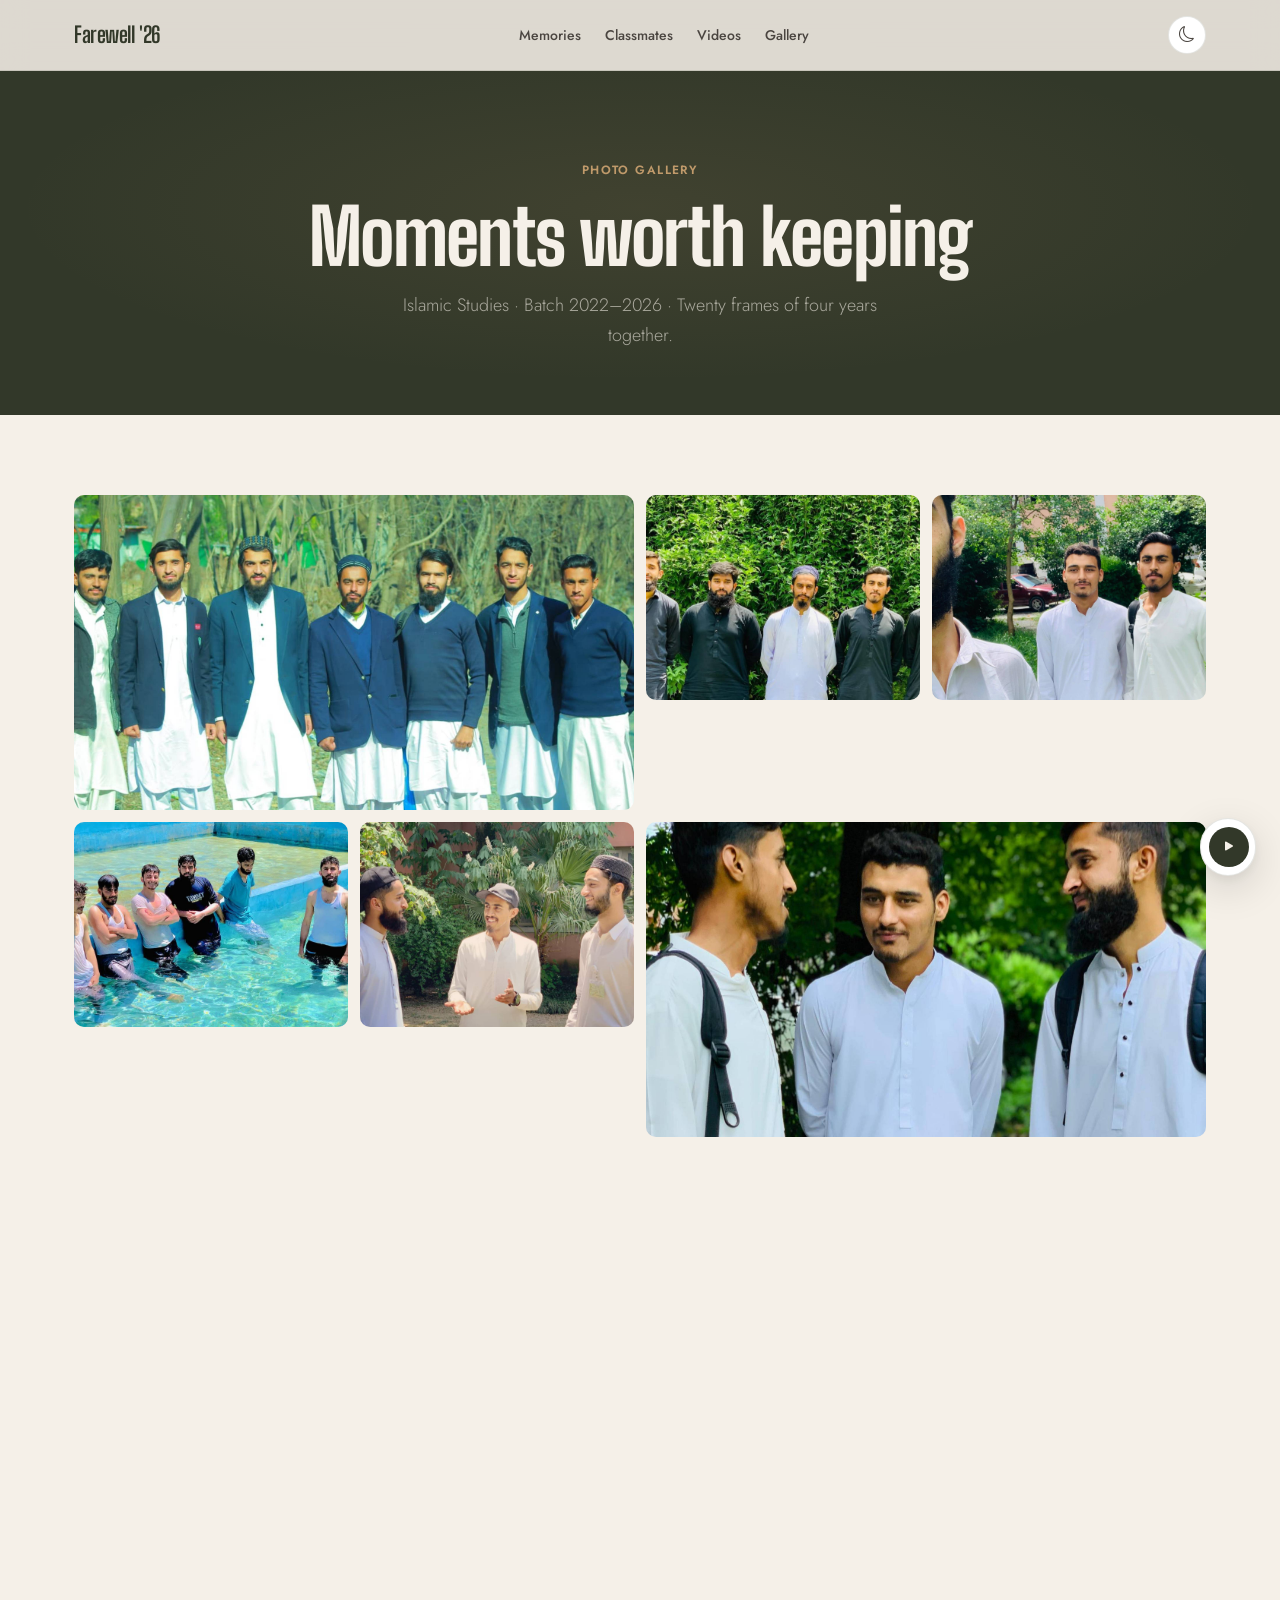
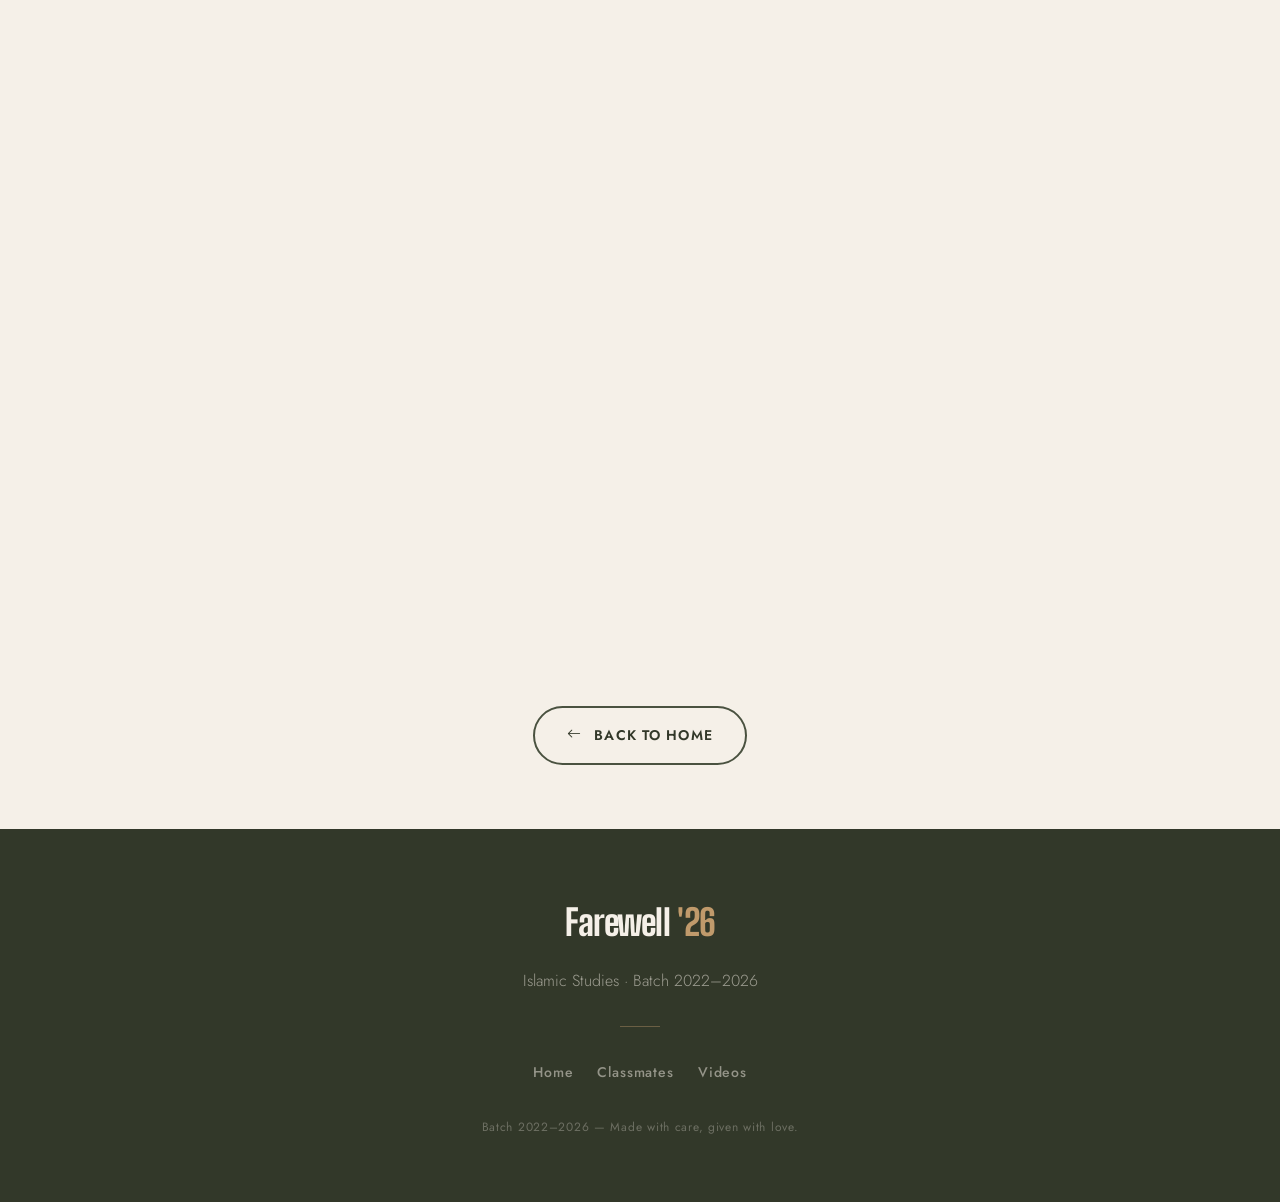
==== commit 90d1f06f: "Thumbnail Add" ====
--- a/gallery.html
+++ b/gallery.html
@@ -1,310 +1,379 @@
 <!DOCTYPE html>
 <html lang="en" data-theme="light">
+
 <head>
   <meta charset="UTF-8" />
   <meta name="viewport" content="width=device-width, initial-scale=1.0" />
   <title>Gallery — Islamic Studies Batch 2022–2026</title>
   <link rel="preconnect" href="https://fonts.googleapis.com" />
   <link rel="preconnect" href="https://fonts.gstatic.com" crossorigin />
-  <link href="https://fonts.googleapis.com/css2?family=Big+Shoulders+Display:wght@400;600;700;800;900&family=Jost:ital,wght@0,300;0,400;0,500;0,600;1,300&display=swap" rel="stylesheet" />
+  <link
+    href="https://fonts.googleapis.com/css2?family=Big+Shoulders+Display:wght@400;600;700;800;900&family=Jost:ital,wght@0,300;0,400;0,500;0,600;1,300&display=swap"
+    rel="stylesheet" />
   <link rel="stylesheet" href="https://cdn.jsdelivr.net/npm/bootstrap-icons@1.11.3/font/bootstrap-icons.min.css" />
   <link rel="stylesheet" href="css/style.css" />
   <style>
     /* Lightbox */
     .lightbox {
-      display: none; position: fixed; inset: 0; z-index: 1000;
-      background: rgba(20,22,16,0.96); align-items: center; justify-content: center;
+      display: none;
+      position: fixed;
+      inset: 0;
+      z-index: 1000;
+      background: rgba(20, 22, 16, 0.96);
+      align-items: center;
+      justify-content: center;
       backdrop-filter: blur(8px);
     }
-    .lightbox.open { display: flex; }
-    .lightbox-img { max-width: 90vw; max-height: 88vh; border-radius: 8px; object-fit: contain; box-shadow: 0 20px 60px rgba(0,0,0,0.6); }
+
+    .lightbox.open {
+      display: flex;
+    }
+
+    .lightbox-img {
+      max-width: 90vw;
+      max-height: 88vh;
+      border-radius: 8px;
+      object-fit: contain;
+      box-shadow: 0 20px 60px rgba(0, 0, 0, 0.6);
+    }
+
     .lightbox-close {
-      position: absolute; top: 1.5rem; right: 1.5rem;
-      width: 44px; height: 44px; border-radius: 50%; border: 1px solid rgba(255,255,255,0.2);
-      background: rgba(255,255,255,0.08); color: #fff; font-size: 1.2rem;
-      display: grid; place-items: center; cursor: pointer; transition: background 0.15s;
-    }
-    .lightbox-close:hover { background: rgba(255,255,255,0.18); }
+      position: absolute;
+      top: 1.5rem;
+      right: 1.5rem;
+      width: 44px;
+      height: 44px;
+      border-radius: 50%;
+      border: 1px solid rgba(255, 255, 255, 0.2);
+      background: rgba(255, 255, 255, 0.08);
+      color: #fff;
+      font-size: 1.2rem;
+      display: grid;
+      place-items: center;
+      cursor: pointer;
+      transition: background 0.15s;
+    }
+
+    .lightbox-close:hover {
+      background: rgba(255, 255, 255, 0.18);
+    }
+
     .lightbox-nav {
-      position: absolute; top: 50%; transform: translateY(-50%);
-      width: 48px; height: 48px; border-radius: 50%;
-      border: 1px solid rgba(255,255,255,0.2); background: rgba(255,255,255,0.08);
-      color: #fff; font-size: 1.2rem; display: grid; place-items: center;
-      cursor: pointer; transition: background 0.15s;
-    }
-    .lightbox-nav:hover { background: rgba(255,255,255,0.18); }
-    .lightbox-prev { left: 1.5rem; }
-    .lightbox-next { right: 1.5rem; }
-    .lightbox-counter { position: absolute; bottom: 1.5rem; left: 50%; transform: translateX(-50%); color: rgba(255,255,255,0.5); font-size: 0.8rem; letter-spacing: 0.1em; font-family: var(--font-body); }
+      position: absolute;
+      top: 50%;
+      transform: translateY(-50%);
+      width: 48px;
+      height: 48px;
+      border-radius: 50%;
+      border: 1px solid rgba(255, 255, 255, 0.2);
+      background: rgba(255, 255, 255, 0.08);
+      color: #fff;
+      font-size: 1.2rem;
+      display: grid;
+      place-items: center;
+      cursor: pointer;
+      transition: background 0.15s;
+    }
+
+    .lightbox-nav:hover {
+      background: rgba(255, 255, 255, 0.18);
+    }
+
+    .lightbox-prev {
+      left: 1.5rem;
+    }
+
+    .lightbox-next {
+      right: 1.5rem;
+    }
+
+    .lightbox-counter {
+      position: absolute;
+      bottom: 1.5rem;
+      left: 50%;
+      transform: translateX(-50%);
+      color: rgba(255, 255, 255, 0.5);
+      font-size: 0.8rem;
+      letter-spacing: 0.1em;
+      font-family: var(--font-body);
+    }
   </style>
 </head>
+
 <body>
 
-<!-- NAV -->
-<nav class="nav" role="navigation">
-  <div class="container nav-inner">
-    <a href="index.html" class="nav-brand">Farewell '26</a>
-    <ul class="nav-links">
-      <li><a href="index.html#memories">Memories</a></li>
-      <li><a href="classmates.html">Classmates</a></li>
-      <li><a href="videos.html">Videos</a></li>
-      <li><a href="gallery.html">Gallery</a></li>
-    </ul>
-    <div class="nav-actions">
-      <button class="btn-icon" id="theme-toggle" aria-label="Toggle dark mode"><i class="bi bi-moon"></i></button>
-      <button class="btn-icon nav-hamburger" id="nav-hamburger" aria-label="Open menu"><i class="bi bi-list"></i></button>
-    </div>
+  <!-- NAV -->
+  <nav class="nav" role="navigation">
+    <div class="container nav-inner">
+      <a href="index.html" class="nav-brand">Farewell '26</a>
+      <ul class="nav-links">
+        <li><a href="index.html#memories">Memories</a></li>
+        <li><a href="classmates.html">Classmates</a></li>
+        <li><a href="videos.html">Videos</a></li>
+        <li><a href="gallery.html">Gallery</a></li>
+      </ul>
+      <div class="nav-actions">
+        <button class="btn-icon" id="theme-toggle" aria-label="Toggle dark mode"><i class="bi bi-moon"></i></button>
+        <button class="btn-icon nav-hamburger" id="nav-hamburger" aria-label="Open menu"><i
+            class="bi bi-list"></i></button>
+      </div>
+    </div>
+  </nav>
+  <nav class="mobile-menu" id="mobile-menu">
+    <a href="index.html">Home</a>
+    <a href="classmates.html">Classmates</a>
+    <a href="videos.html">Videos</a>
+    <a href="gallery.html">Gallery</a>
+  </nav>
+
+  <!-- HERO -->
+  <header class="video-page-hero">
+    <div class="container">
+      <span class="label">Photo Gallery</span>
+      <h1 class="section-title reveal" style="font-size:clamp(3rem,6vw,5.5rem); margin-top:1rem;">Moments worth keeping
+      </h1>
+      <p class="section-subtitle reveal">Islamic Studies · Batch 2022–2026 · Twenty frames of four years together.</p>
+    </div>
+  </header>
+
+  <!-- 20-PHOTO GRID -->
+  <section class="section">
+    <div class="container">
+      <div class="gallery-full-grid reveal-stagger" id="gallery-grid">
+
+        <!-- gallery2.jpg through gallery20.jpg (you will add gallery2–20) -->
+        <!-- gallery1 is used on homepage; grid here starts from gallery2 -->
+
+        <div class="gallery-full-item" data-index="0">
+          <img src="images/gallery2.jpg" alt="Memory 2" loading="lazy" />
+          <div class="gallery-placeholder"><i class="bi bi-image"></i><span>gallery2.jpg</span></div>
+          <div class="gallery-item-overlay"><span class="gallery-caption">Together</span></div>
+        </div>
+
+        <div class="gallery-full-item" data-index="1">
+          <img src="images/gallery3.jpg" alt="Memory 3" loading="lazy" />
+          <div class="gallery-placeholder"><i class="bi bi-image"></i><span>gallery3.jpg</span></div>
+          <div class="gallery-item-overlay"><span class="gallery-caption">The classroom we called home</span></div>
+        </div>
+
+        <div class="gallery-full-item" data-index="2">
+          <img src="images/gallery4.jpg" alt="Memory 4" loading="lazy" />
+          <div class="gallery-placeholder"><i class="bi bi-image"></i><span>gallery4.jpg</span></div>
+          <div class="gallery-item-overlay"><span class="gallery-caption">An afternoon together</span></div>
+        </div>
+
+        <div class="gallery-full-item" data-index="3">
+          <img src="images/gallery5.jpg" alt="Memory 5" loading="lazy" />
+          <div class="gallery-placeholder"><i class="bi bi-image"></i><span>gallery5.jpg</span></div>
+          <div class="gallery-item-overlay"><span class="gallery-caption">On the day</span></div>
+        </div>
+
+        <div class="gallery-full-item" data-index="4">
+          <img src="images/gallery6.jpg" alt="Memory 6" loading="lazy" />
+          <div class="gallery-placeholder"><i class="bi bi-image"></i><span>gallery6.jpg</span></div>
+          <div class="gallery-item-overlay"><span class="gallery-caption">Candid</span></div>
+        </div>
+
+        <div class="gallery-full-item" data-index="5">
+          <img src="images/gallery7.jpg" alt="Memory 7" loading="lazy" />
+          <div class="gallery-placeholder"><i class="bi bi-image"></i><span>gallery7.jpg</span></div>
+          <div class="gallery-item-overlay"><span class="gallery-caption">Celebrating</span></div>
+        </div>
+
+        <div class="gallery-full-item" data-index="6">
+          <img src="images/gallery8.jpg" alt="Memory 8" loading="lazy" />
+          <div class="gallery-placeholder"><i class="bi bi-image"></i><span>gallery8.jpg</span></div>
+          <div class="gallery-item-overlay"><span class="gallery-caption">Out of the building</span></div>
+        </div>
+
+        <div class="gallery-full-item" data-index="7">
+          <img src="images/gallery9.jpg" alt="Memory 9" loading="lazy" />
+          <div class="gallery-placeholder"><i class="bi bi-image"></i><span>gallery9.jpg</span></div>
+          <div class="gallery-item-overlay"><span class="gallery-caption">Quiet moments counted too</span></div>
+        </div>
+
+        <div class="gallery-full-item" data-index="8">
+          <img src="images/gallery10.jpg" alt="Memory 10" loading="lazy" />
+          <div class="gallery-placeholder"><i class="bi bi-image"></i><span>gallery10.jpg</span></div>
+          <div class="gallery-item-overlay"><span class="gallery-caption">The last of many firsts</span></div>
+        </div>
+
+        <div class="gallery-full-item" data-index="9">
+          <img src="images/gallery11.jpg" alt="Memory 11" loading="lazy" />
+          <div class="gallery-placeholder"><i class="bi bi-image"></i><span>gallery11.jpg</span></div>
+          <div class="gallery-item-overlay"><span class="gallery-caption">Between the lectures</span></div>
+        </div>
+
+        <div class="gallery-full-item" data-index="10">
+          <img src="images/gallery12.jpg" alt="Memory 12" loading="lazy" />
+          <div class="gallery-placeholder"><i class="bi bi-image"></i><span>gallery12.jpg</span></div>
+          <div class="gallery-item-overlay"><span class="gallery-caption">Unscripted</span></div>
+        </div>
+
+        <div class="gallery-full-item" data-index="11">
+          <img src="images/gallery13.jpg" alt="Memory 13" loading="lazy" />
+          <div class="gallery-placeholder"><i class="bi bi-image"></i><span>gallery13.jpg</span></div>
+          <div class="gallery-item-overlay"><span class="gallery-caption">Four years in a frame</span></div>
+        </div>
+
+        <div class="gallery-full-item" data-index="12">
+          <img src="images/gallery14.jpg" alt="Memory 14" loading="lazy" />
+          <div class="gallery-placeholder"><i class="bi bi-image"></i><span>gallery14.jpg</span></div>
+          <div class="gallery-item-overlay"><span class="gallery-caption">The break that became a memory</span></div>
+        </div>
+
+        <div class="gallery-full-item" data-index="13">
+          <img src="images/gallery15.jpg" alt="Memory 15" loading="lazy" />
+          <div class="gallery-placeholder"><i class="bi bi-image"></i><span>gallery15.jpg</span></div>
+          <div class="gallery-item-overlay"><span class="gallery-caption">Worth every late night</span></div>
+        </div>
+
+        <div class="gallery-full-item" data-index="14">
+          <img src="images/gallery16.jpg" alt="Memory 16" loading="lazy" />
+          <div class="gallery-placeholder"><i class="bi bi-image"></i><span>gallery16.jpg</span></div>
+          <div class="gallery-item-overlay"><span class="gallery-caption">Better together</span></div>
+        </div>
+
+        <div class="gallery-full-item" data-index="15">
+          <img src="images/gallery17.jpg" alt="Memory 17" loading="lazy" />
+          <div class="gallery-placeholder"><i class="bi bi-image"></i><span>gallery17.jpg</span></div>
+          <div class="gallery-item-overlay"><span class="gallery-caption">The group that studied faith</span></div>
+        </div>
+
+        <div class="gallery-full-item" data-index="16">
+          <img src="images/gallery18.jpg" alt="Memory 18" loading="lazy" />
+          <div class="gallery-placeholder"><i class="bi bi-image"></i><span>gallery18.jpg</span></div>
+          <div class="gallery-item-overlay"><span class="gallery-caption">Before the final bell</span></div>
+        </div>
+
+        <div class="gallery-full-item" data-index="17">
+          <img src="images/gallery19.jpg" alt="Memory 19" loading="lazy" />
+          <div class="gallery-placeholder"><i class="bi bi-image"></i><span>gallery19.jpg</span></div>
+          <div class="gallery-item-overlay"><span class="gallery-caption">One last look</span></div>
+        </div>
+
+        <div class="gallery-full-item" data-index="18">
+          <img src="images/gallery20.jpg" alt="Memory 20" loading="lazy" />
+          <div class="gallery-placeholder"><i class="bi bi-image"></i><span>gallery20.jpg</span></div>
+          <div class="gallery-item-overlay"><span class="gallery-caption">Until we meet again</span></div>
+        </div>
+
+        <!-- 20th slot = gallery1 as the final wide card -->
+        <div class="gallery-full-item" data-index="19">
+          <img src="images/gallery1.jpg" alt="Memory 1" loading="lazy" />
+          <div class="gallery-placeholder"><i class="bi bi-image"></i><span>gallery1.jpg</span></div>
+          <div class="gallery-item-overlay"><span class="gallery-caption">The beginning of it all</span></div>
+        </div>
+
+      </div><!-- /.gallery-full-grid -->
+    </div>
+  </section>
+
+  <!-- LIGHTBOX -->
+  <div class="lightbox" id="lightbox" role="dialog" aria-modal="true" aria-label="Photo lightbox">
+    <button class="lightbox-close" id="lightbox-close" aria-label="Close"><i class="bi bi-x-lg"></i></button>
+    <button class="lightbox-nav lightbox-prev" id="lightbox-prev" aria-label="Previous photo"><i
+        class="bi bi-chevron-left"></i></button>
+    <img class="lightbox-img" id="lightbox-img" src="" alt="Full size photo" />
+    <button class="lightbox-nav lightbox-next" id="lightbox-next" aria-label="Next photo"><i
+        class="bi bi-chevron-right"></i></button>
+    <span class="lightbox-counter" id="lightbox-counter">1 / 20</span>
   </div>
-</nav>
-<nav class="mobile-menu" id="mobile-menu">
-  <a href="index.html">Home</a>
-  <a href="classmates.html">Classmates</a>
-  <a href="videos.html">Videos</a>
-  <a href="gallery.html">Gallery</a>
-</nav>
-
-<!-- HERO -->
-<header class="video-page-hero">
-  <div class="container">
-    <span class="label">Photo Gallery</span>
-    <h1 class="section-title reveal" style="font-size:clamp(3rem,6vw,5.5rem); margin-top:1rem;">Moments worth keeping</h1>
-    <p class="section-subtitle reveal">Islamic Studies · Batch 2022–2026 · Twenty frames of four years together.</p>
+
+  <!-- BACK -->
+  <div style="text-align:center; padding-bottom:4rem;">
+    <a href="index.html" class="btn-view-all"><i class="bi bi-arrow-left"></i> Back to Home</a>
   </div>
-</header>
-
-<!-- 20-PHOTO GRID -->
-<section class="section">
-  <div class="container">
-    <div class="gallery-full-grid reveal-stagger" id="gallery-grid">
-
-      <!-- gallery2.jpg through gallery20.jpg (you will add gallery2–20) -->
-      <!-- gallery1 is used on homepage; grid here starts from gallery2 -->
-
-      <div class="gallery-full-item" data-index="0">
-        <img src="images/gallery2.jpg" alt="Memory 2" loading="lazy" />
-        <div class="gallery-placeholder"><i class="bi bi-image"></i><span>gallery2.jpg</span></div>
-        <div class="gallery-item-overlay"><span class="gallery-caption">Together</span></div>
-      </div>
-
-      <div class="gallery-full-item" data-index="1">
-        <img src="images/gallery3.jpg" alt="Memory 3" loading="lazy" />
-        <div class="gallery-placeholder"><i class="bi bi-image"></i><span>gallery3.jpg</span></div>
-        <div class="gallery-item-overlay"><span class="gallery-caption">The classroom we called home</span></div>
-      </div>
-
-      <div class="gallery-full-item" data-index="2">
-        <img src="images/gallery4.jpg" alt="Memory 4" loading="lazy" />
-        <div class="gallery-placeholder"><i class="bi bi-image"></i><span>gallery4.jpg</span></div>
-        <div class="gallery-item-overlay"><span class="gallery-caption">An afternoon together</span></div>
-      </div>
-
-      <div class="gallery-full-item" data-index="3">
-        <img src="images/gallery5.jpg" alt="Memory 5" loading="lazy" />
-        <div class="gallery-placeholder"><i class="bi bi-image"></i><span>gallery5.jpg</span></div>
-        <div class="gallery-item-overlay"><span class="gallery-caption">On the day</span></div>
-      </div>
-
-      <div class="gallery-full-item" data-index="4">
-        <img src="images/gallery6.jpg" alt="Memory 6" loading="lazy" />
-        <div class="gallery-placeholder"><i class="bi bi-image"></i><span>gallery6.jpg</span></div>
-        <div class="gallery-item-overlay"><span class="gallery-caption">Candid</span></div>
-      </div>
-
-      <div class="gallery-full-item" data-index="5">
-        <img src="images/gallery7.jpg" alt="Memory 7" loading="lazy" />
-        <div class="gallery-placeholder"><i class="bi bi-image"></i><span>gallery7.jpg</span></div>
-        <div class="gallery-item-overlay"><span class="gallery-caption">Celebrating</span></div>
-      </div>
-
-      <div class="gallery-full-item" data-index="6">
-        <img src="images/gallery8.jpg" alt="Memory 8" loading="lazy" />
-        <div class="gallery-placeholder"><i class="bi bi-image"></i><span>gallery8.jpg</span></div>
-        <div class="gallery-item-overlay"><span class="gallery-caption">Out of the building</span></div>
-      </div>
-
-      <div class="gallery-full-item" data-index="7">
-        <img src="images/gallery9.jpg" alt="Memory 9" loading="lazy" />
-        <div class="gallery-placeholder"><i class="bi bi-image"></i><span>gallery9.jpg</span></div>
-        <div class="gallery-item-overlay"><span class="gallery-caption">Quiet moments counted too</span></div>
-      </div>
-
-      <div class="gallery-full-item" data-index="8">
-        <img src="images/gallery10.jpg" alt="Memory 10" loading="lazy" />
-        <div class="gallery-placeholder"><i class="bi bi-image"></i><span>gallery10.jpg</span></div>
-        <div class="gallery-item-overlay"><span class="gallery-caption">The last of many firsts</span></div>
-      </div>
-
-      <div class="gallery-full-item" data-index="9">
-        <img src="images/gallery11.jpg" alt="Memory 11" loading="lazy" />
-        <div class="gallery-placeholder"><i class="bi bi-image"></i><span>gallery11.jpg</span></div>
-        <div class="gallery-item-overlay"><span class="gallery-caption">Between the lectures</span></div>
-      </div>
-
-      <div class="gallery-full-item" data-index="10">
-        <img src="images/gallery12.jpg" alt="Memory 12" loading="lazy" />
-        <div class="gallery-placeholder"><i class="bi bi-image"></i><span>gallery12.jpg</span></div>
-        <div class="gallery-item-overlay"><span class="gallery-caption">Unscripted</span></div>
-      </div>
-
-      <div class="gallery-full-item" data-index="11">
-        <img src="images/gallery13.jpg" alt="Memory 13" loading="lazy" />
-        <div class="gallery-placeholder"><i class="bi bi-image"></i><span>gallery13.jpg</span></div>
-        <div class="gallery-item-overlay"><span class="gallery-caption">Four years in a frame</span></div>
-      </div>
-
-      <div class="gallery-full-item" data-index="12">
-        <img src="images/gallery14.jpg" alt="Memory 14" loading="lazy" />
-        <div class="gallery-placeholder"><i class="bi bi-image"></i><span>gallery14.jpg</span></div>
-        <div class="gallery-item-overlay"><span class="gallery-caption">The break that became a memory</span></div>
-      </div>
-
-      <div class="gallery-full-item" data-index="13">
-        <img src="images/gallery15.jpg" alt="Memory 15" loading="lazy" />
-        <div class="gallery-placeholder"><i class="bi bi-image"></i><span>gallery15.jpg</span></div>
-        <div class="gallery-item-overlay"><span class="gallery-caption">Worth every late night</span></div>
-      </div>
-
-      <div class="gallery-full-item" data-index="14">
-        <img src="images/gallery16.jpg" alt="Memory 16" loading="lazy" />
-        <div class="gallery-placeholder"><i class="bi bi-image"></i><span>gallery16.jpg</span></div>
-        <div class="gallery-item-overlay"><span class="gallery-caption">Better together</span></div>
-      </div>
-
-      <div class="gallery-full-item" data-index="15">
-        <img src="images/gallery17.jpg" alt="Memory 17" loading="lazy" />
-        <div class="gallery-placeholder"><i class="bi bi-image"></i><span>gallery17.jpg</span></div>
-        <div class="gallery-item-overlay"><span class="gallery-caption">The group that studied faith</span></div>
-      </div>
-
-      <div class="gallery-full-item" data-index="16">
-        <img src="images/gallery18.jpg" alt="Memory 18" loading="lazy" />
-        <div class="gallery-placeholder"><i class="bi bi-image"></i><span>gallery18.jpg</span></div>
-        <div class="gallery-item-overlay"><span class="gallery-caption">Before the final bell</span></div>
-      </div>
-
-      <div class="gallery-full-item" data-index="17">
-        <img src="images/gallery19.jpg" alt="Memory 19" loading="lazy" />
-        <div class="gallery-placeholder"><i class="bi bi-image"></i><span>gallery19.jpg</span></div>
-        <div class="gallery-item-overlay"><span class="gallery-caption">One last look</span></div>
-      </div>
-
-      <div class="gallery-full-item" data-index="18">
-        <img src="images/gallery20.jpg" alt="Memory 20" loading="lazy" />
-        <div class="gallery-placeholder"><i class="bi bi-image"></i><span>gallery20.jpg</span></div>
-        <div class="gallery-item-overlay"><span class="gallery-caption">Until we meet again</span></div>
-      </div>
-
-      <!-- 20th slot = gallery1 as the final wide card -->
-      <div class="gallery-full-item" data-index="19">
-        <img src="images/gallery1.jpg" alt="Memory 1" loading="lazy" />
-        <div class="gallery-placeholder"><i class="bi bi-image"></i><span>gallery1.jpg</span></div>
-        <div class="gallery-item-overlay"><span class="gallery-caption">The beginning of it all</span></div>
-      </div>
-
-    </div><!-- /.gallery-full-grid -->
+
+  <!-- FOOTER -->
+  <footer class="footer">
+    <div class="container">
+      <p class="footer-brand">Farewell <span>'26</span></p>
+      <p class="footer-tagline">Islamic Studies · Batch 2022–2026</p>
+      <div class="footer-divider"></div>
+      <ul class="footer-nav">
+        <li><a href="index.html">Home</a></li>
+        <li><a href="classmates.html">Classmates</a></li>
+        <li><a href="videos.html">Videos</a></li>
+      </ul>
+      <p class="footer-copy">Batch 2022–2026 &mdash; Made with care, given with love.</p>
+    </div>
+  </footer>
+
+  <!-- AUDIO -->
+  <div class="audio-player" id="audio-player">
+    <button class="audio-play-btn" id="audio-play" aria-label="Play or pause"><i class="bi bi-play-fill"></i></button>
+    <div class="audio-info">
+      <span class="audio-title" id="audio-title">Our Song</span>
+      <span class="audio-status" id="audio-status">Click to play</span>
+    </div>
+    <button class="audio-mute-btn" id="audio-mute" aria-label="Toggle mute"><i class="bi bi-volume-up"></i></button>
   </div>
-</section>
-
-<!-- LIGHTBOX -->
-<div class="lightbox" id="lightbox" role="dialog" aria-modal="true" aria-label="Photo lightbox">
-  <button class="lightbox-close" id="lightbox-close" aria-label="Close"><i class="bi bi-x-lg"></i></button>
-  <button class="lightbox-nav lightbox-prev" id="lightbox-prev" aria-label="Previous photo"><i class="bi bi-chevron-left"></i></button>
-  <img class="lightbox-img" id="lightbox-img" src="" alt="Full size photo" />
-  <button class="lightbox-nav lightbox-next" id="lightbox-next" aria-label="Next photo"><i class="bi bi-chevron-right"></i></button>
-  <span class="lightbox-counter" id="lightbox-counter">1 / 20</span>
-</div>
-
-<!-- BACK -->
-<div style="text-align:center; padding-bottom:4rem;">
-  <a href="index.html" class="btn-view-all"><i class="bi bi-arrow-left"></i> Back to Home</a>
-</div>
-
-<!-- FOOTER -->
-<footer class="footer">
-  <div class="container">
-    <p class="footer-brand">Farewell <span>'26</span></p>
-    <p class="footer-tagline">Islamic Studies · Batch 2022–2026</p>
-    <div class="footer-divider"></div>
-    <ul class="footer-nav">
-      <li><a href="index.html">Home</a></li>
-      <li><a href="classmates.html">Classmates</a></li>
-      <li><a href="videos.html">Videos</a></li>
-    </ul>
-    <p class="footer-copy">Batch 2022–2026 &mdash; Made with care, given with love.</p>
-  </div>
-</footer>
-
-<!-- AUDIO -->
-<div class="audio-player" id="audio-player">
-  <button class="audio-play-btn" id="audio-play" aria-label="Play or pause"><i class="bi bi-play-fill"></i></button>
-  <div class="audio-info">
-    <span class="audio-title" id="audio-title">Our Song</span>
-    <span class="audio-status" id="audio-status">Click to play</span>
-  </div>
-  <button class="audio-mute-btn" id="audio-mute" aria-label="Toggle mute"><i class="bi bi-volume-up"></i></button>
-</div>
-<audio id="bg-audio" loop><source src="audio/background.mp3" type="audio/mpeg" /></audio>
-
-<script src="js/script.js"></script>
-<script>
-// Gallery lightbox
-(function() {
-  const items = document.querySelectorAll('.gallery-full-item');
-  const lightbox = document.getElementById('lightbox');
-  const lbImg = document.getElementById('lightbox-img');
-  const lbCounter = document.getElementById('lightbox-counter');
-  const total = items.length;
-  let current = 0;
-
-  function openLightbox(index) {
-    current = index;
-    const img = items[index].querySelector('img');
-    lbImg.src = img.src;
-    lbImg.alt = img.alt;
-    lbCounter.textContent = (index + 1) + ' / ' + total;
-    lightbox.classList.add('open');
-    document.body.style.overflow = 'hidden';
-  }
-
-  function closeLightbox() {
-    lightbox.classList.remove('open');
-    document.body.style.overflow = '';
-  }
-
-  function navigate(dir) {
-    current = (current + dir + total) % total;
-    const img = items[current].querySelector('img');
-    lbImg.src = img.src;
-    lbImg.alt = img.alt;
-    lbCounter.textContent = (current + 1) + ' / ' + total;
-  }
-
-  items.forEach((item, i) => {
-    item.style.cursor = 'pointer';
-    item.addEventListener('click', () => openLightbox(i));
-  });
-
-  document.getElementById('lightbox-close').addEventListener('click', closeLightbox);
-  document.getElementById('lightbox-prev').addEventListener('click', () => navigate(-1));
-  document.getElementById('lightbox-next').addEventListener('click', () => navigate(1));
-  lightbox.addEventListener('click', (e) => { if (e.target === lightbox) closeLightbox(); });
-
-  document.addEventListener('keydown', (e) => {
-    if (!lightbox.classList.contains('open')) return;
-    if (e.key === 'Escape') closeLightbox();
-    if (e.key === 'ArrowLeft') navigate(-1);
-    if (e.key === 'ArrowRight') navigate(1);
-  });
-
-  // Hide placeholder on image load
-  items.forEach(item => {
-    const img = item.querySelector('img');
-    const ph = item.querySelector('.gallery-placeholder');
-    if (!ph) return;
-    if (img.complete && img.naturalWidth > 0) { ph.style.display = 'none'; return; }
-    img.addEventListener('load', () => ph.style.display = 'none');
-  });
-})();
-</script>
+  <audio id="bg-audio" loop>
+    <source src="audio/background.mp3" type="audio/mpeg" />
+  </audio>
+
+  <script src="js/script.js"></script>
+  <script>
+    // Gallery lightbox
+    (function () {
+      const items = document.querySelectorAll('.gallery-full-item');
+      const lightbox = document.getElementById('lightbox');
+      const lbImg = document.getElementById('lightbox-img');
+      const lbCounter = document.getElementById('lightbox-counter');
+      const total = items.length;
+      let current = 0;
+
+      function openLightbox(index) {
+        current = index;
+        const img = items[index].querySelector('img');
+        lbImg.src = img.src;
+        lbImg.alt = img.alt;
+        lbCounter.textContent = (index + 1) + ' / ' + total;
+        lightbox.classList.add('open');
+        document.body.style.overflow = 'hidden';
+      }
+
+      function closeLightbox() {
+        lightbox.classList.remove('open');
+        document.body.style.overflow = '';
+      }
+
+      function navigate(dir) {
+        current = (current + dir + total) % total;
+        const img = items[current].querySelector('img');
+        lbImg.src = img.src;
+        lbImg.alt = img.alt;
+        lbCounter.textContent = (current + 1) + ' / ' + total;
+      }
+
+      items.forEach((item, i) => {
+        item.style.cursor = 'pointer';
+        item.addEventListener('click', () => openLightbox(i));
+      });
+
+      document.getElementById('lightbox-close').addEventListener('click', closeLightbox);
+      document.getElementById('lightbox-prev').addEventListener('click', () => navigate(-1));
+      document.getElementById('lightbox-next').addEventListener('click', () => navigate(1));
+      lightbox.addEventListener('click', (e) => { if (e.target === lightbox) closeLightbox(); });
+
+      document.addEventListener('keydown', (e) => {
+        if (!lightbox.classList.contains('open')) return;
+        if (e.key === 'Escape') closeLightbox();
+        if (e.key === 'ArrowLeft') navigate(-1);
+        if (e.key === 'ArrowRight') navigate(1);
+      });
+
+      // Hide placeholder on image load
+      items.forEach(item => {
+        const img = item.querySelector('img');
+        const ph = item.querySelector('.gallery-placeholder');
+        if (!ph) return;
+        if (img.complete && img.naturalWidth > 0) { ph.style.display = 'none'; return; }
+        img.addEventListener('load', () => ph.style.display = 'none');
+      });
+    })();
+  </script>
 </body>
-</html>
+
+</html>
--- a/css/style.css
+++ b/css/style.css
@@ -987,10 +987,10 @@
 .video-full-thumb video {
   width: 100%;
   height: 100%;
-  object-fit: cover;
+  /* object-fit: cover; */
 }
 .video-full-info {
-  padding: var(--space-5) var(--space-5) var(--space-6);
+  padding: 1em;
 }
 .video-full-number {
   font-family: var(--font-heading);
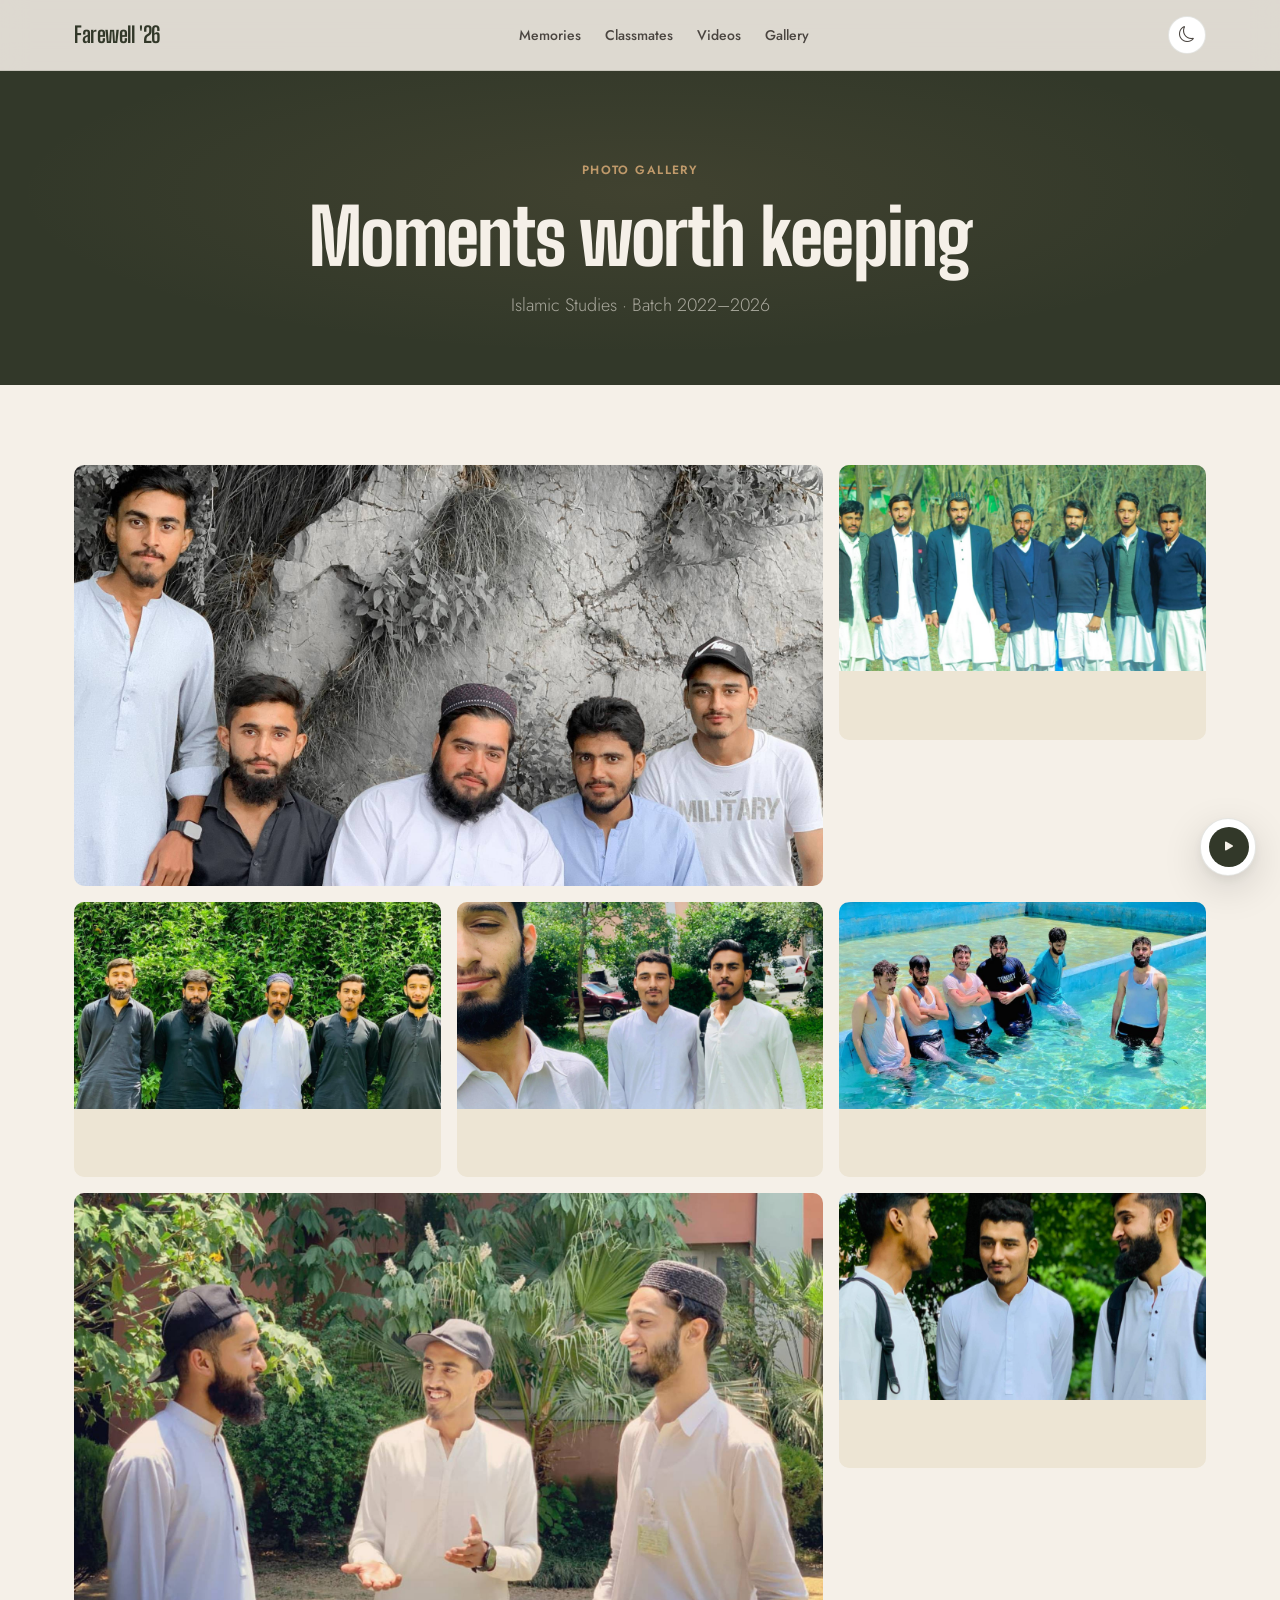
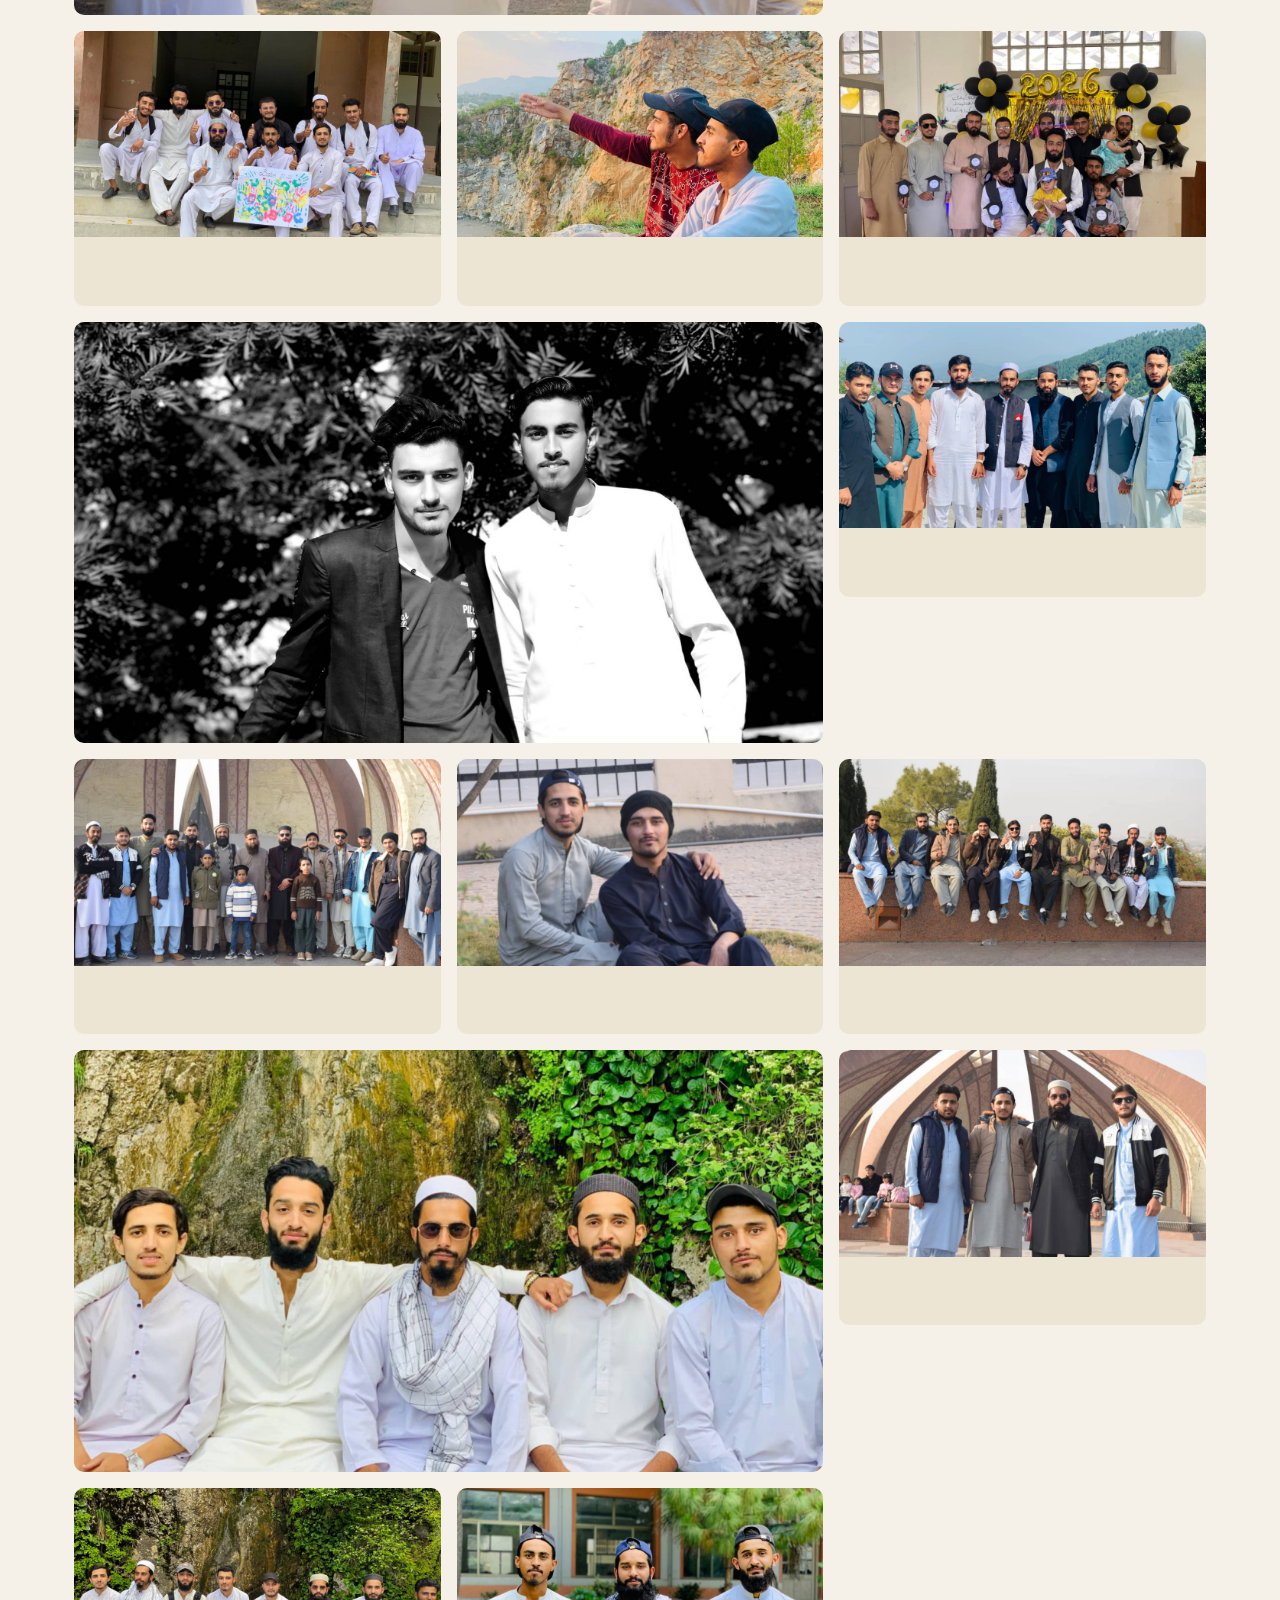
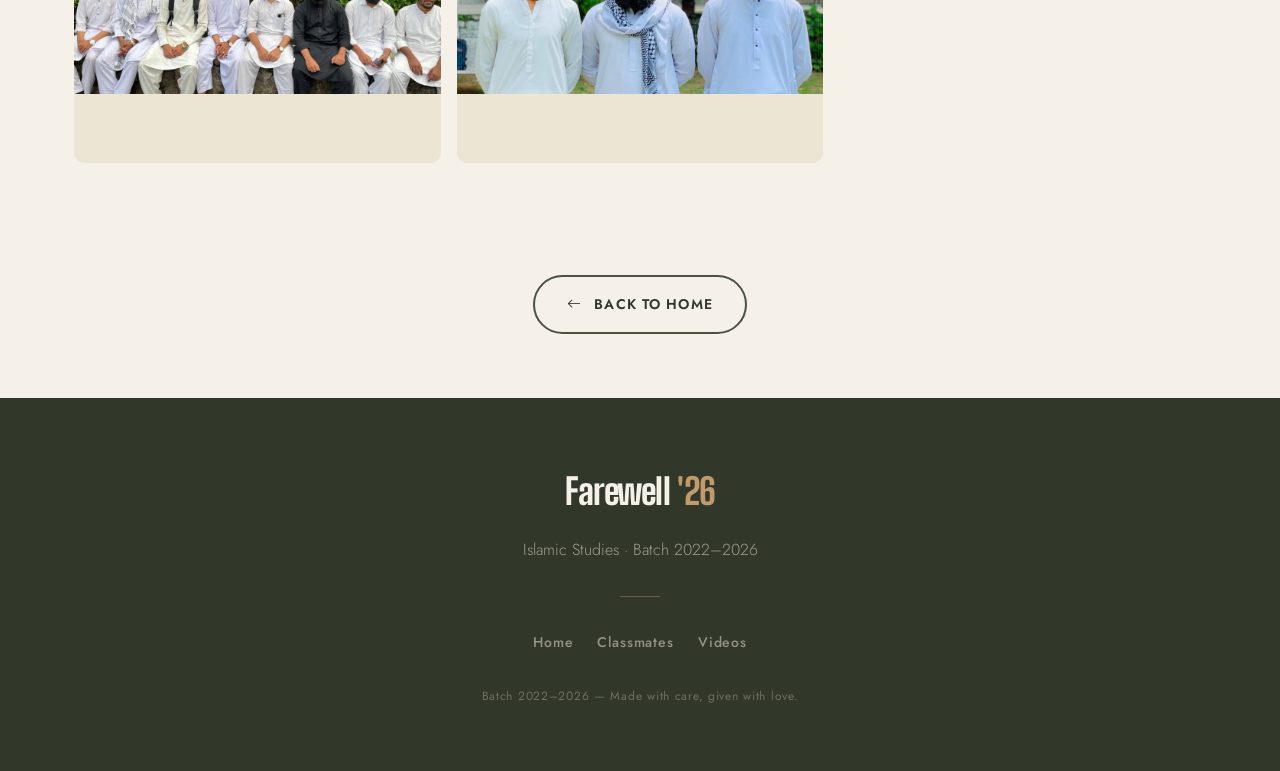
==== commit c04b420d: "Gallery Updated" ====
--- a/gallery.html
+++ b/gallery.html
@@ -1,379 +1,279 @@
 <!DOCTYPE html>
 <html lang="en" data-theme="light">
-
 <head>
   <meta charset="UTF-8" />
   <meta name="viewport" content="width=device-width, initial-scale=1.0" />
   <title>Gallery — Islamic Studies Batch 2022–2026</title>
   <link rel="preconnect" href="https://fonts.googleapis.com" />
   <link rel="preconnect" href="https://fonts.gstatic.com" crossorigin />
-  <link
-    href="https://fonts.googleapis.com/css2?family=Big+Shoulders+Display:wght@400;600;700;800;900&family=Jost:ital,wght@0,300;0,400;0,500;0,600;1,300&display=swap"
-    rel="stylesheet" />
+  <link href="https://fonts.googleapis.com/css2?family=Big+Shoulders+Display:wght@400;600;700;800;900&family=Jost:ital,wght@0,300;0,400;0,500;0,600;1,300&display=swap" rel="stylesheet" />
   <link rel="stylesheet" href="https://cdn.jsdelivr.net/npm/bootstrap-icons@1.11.3/font/bootstrap-icons.min.css" />
   <link rel="stylesheet" href="css/style.css" />
   <style>
     /* Lightbox */
     .lightbox {
-      display: none;
-      position: fixed;
-      inset: 0;
-      z-index: 1000;
-      background: rgba(20, 22, 16, 0.96);
-      align-items: center;
-      justify-content: center;
-      backdrop-filter: blur(8px);
-    }
-
-    .lightbox.open {
-      display: flex;
-    }
-
-    .lightbox-img {
-      max-width: 90vw;
-      max-height: 88vh;
-      border-radius: 8px;
-      object-fit: contain;
-      box-shadow: 0 20px 60px rgba(0, 0, 0, 0.6);
-    }
-
+      display:none; position:fixed; inset:0; z-index:1000;
+      background:rgba(20,22,16,0.96); align-items:center; justify-content:center;
+      backdrop-filter:blur(8px);
+    }
+    .lightbox.open { display:flex; }
+    .lightbox-img { max-width:90vw; max-height:88vh; border-radius:8px; object-fit:contain; box-shadow:0 20px 60px rgba(0,0,0,0.6); }
     .lightbox-close {
-      position: absolute;
-      top: 1.5rem;
-      right: 1.5rem;
-      width: 44px;
-      height: 44px;
-      border-radius: 50%;
-      border: 1px solid rgba(255, 255, 255, 0.2);
-      background: rgba(255, 255, 255, 0.08);
-      color: #fff;
-      font-size: 1.2rem;
+      position:absolute; top:1.5rem; right:1.5rem;
+      width:44px; height:44px; border-radius:50%;
+      border:1px solid rgba(255,255,255,0.2); background:rgba(255,255,255,0.08);
+      color:#fff; font-size:1.2rem; display:grid; place-items:center; cursor:pointer;
+    }
+    .lightbox-close:hover { background:rgba(255,255,255,0.2); }
+    .lightbox-nav {
+      position:absolute; top:50%; transform:translateY(-50%);
+      width:48px; height:48px; border-radius:50%;
+      border:1px solid rgba(255,255,255,0.2); background:rgba(255,255,255,0.08);
+      color:#fff; font-size:1.2rem; display:grid; place-items:center; cursor:pointer;
+    }
+    .lightbox-nav:hover { background:rgba(255,255,255,0.2); }
+    .lightbox-prev { left:1.5rem; }
+    .lightbox-next { right:1.5rem; }
+    .lightbox-counter { position:absolute; bottom:1.5rem; left:50%; transform:translateX(-50%); color:rgba(255,255,255,0.5); font-size:0.8rem; letter-spacing:0.1em; font-family:var(--font-body); }
+
+    /* Gallery natural images - no crop */
+    .gallery-full-item {
+      border-radius: 10px;
+      overflow: hidden;
+      background: var(--bg-surface-alt);
+      cursor: pointer;
+      transition: transform 0.3s ease, box-shadow 0.3s ease;
+    }
+    .gallery-full-item:hover { transform: translateY(-3px); box-shadow: var(--shadow-lift); }
+    .gallery-full-item img {
+      width: 100%;
+      height: auto;
+
+
+      display: block;
+      transition: transform 0.5s ease;
+    }
+    .gallery-full-item:hover img { transform: scale(1.02); }
+    .gallery-full-grid {
       display: grid;
-      place-items: center;
-      cursor: pointer;
-      transition: background 0.15s;
-    }
-
-    .lightbox-close:hover {
-      background: rgba(255, 255, 255, 0.18);
-    }
-
-    .lightbox-nav {
-      position: absolute;
-      top: 50%;
-      transform: translateY(-50%);
-      width: 48px;
-      height: 48px;
-      border-radius: 50%;
-      border: 1px solid rgba(255, 255, 255, 0.2);
-      background: rgba(255, 255, 255, 0.08);
-      color: #fff;
-      font-size: 1.2rem;
-      display: grid;
-      place-items: center;
-      cursor: pointer;
-      transition: background 0.15s;
-    }
-
-    .lightbox-nav:hover {
-      background: rgba(255, 255, 255, 0.18);
-    }
-
-    .lightbox-prev {
-      left: 1.5rem;
-    }
-
-    .lightbox-next {
-      right: 1.5rem;
-    }
-
-    .lightbox-counter {
-      position: absolute;
-      bottom: 1.5rem;
-      left: 50%;
-      transform: translateX(-50%);
-      color: rgba(255, 255, 255, 0.5);
-      font-size: 0.8rem;
-      letter-spacing: 0.1em;
-      font-family: var(--font-body);
+      grid-template-columns: repeat(3, 1fr);
+      gap: 1rem;
+    }
+    @media (max-width: 768px) {
+      .gallery-full-grid { grid-template-columns: repeat(2, 1fr); }
+    }
+    @media (max-width: 480px) {
+      .gallery-full-grid { grid-template-columns: 1fr; }
     }
   </style>
 </head>
-
 <body>
 
-  <!-- NAV -->
-  <nav class="nav" role="navigation">
-    <div class="container nav-inner">
-      <a href="index.html" class="nav-brand">Farewell '26</a>
-      <ul class="nav-links">
-        <li><a href="index.html#memories">Memories</a></li>
-        <li><a href="classmates.html">Classmates</a></li>
-        <li><a href="videos.html">Videos</a></li>
-        <li><a href="gallery.html">Gallery</a></li>
-      </ul>
-      <div class="nav-actions">
-        <button class="btn-icon" id="theme-toggle" aria-label="Toggle dark mode"><i class="bi bi-moon"></i></button>
-        <button class="btn-icon nav-hamburger" id="nav-hamburger" aria-label="Open menu"><i
-            class="bi bi-list"></i></button>
-      </div>
+<!-- NAV -->
+<nav class="nav" role="navigation">
+  <div class="container nav-inner">
+    <a href="index.html" class="nav-brand">Farewell '26</a>
+    <ul class="nav-links">
+      <li><a href="index.html#memories">Memories</a></li>
+      <li><a href="classmates.html">Classmates</a></li>
+      <li><a href="videos.html">Videos</a></li>
+      <li><a href="gallery.html">Gallery</a></li>
+    </ul>
+    <div class="nav-actions">
+      <button class="btn-icon" id="theme-toggle" aria-label="Toggle dark mode"><i class="bi bi-moon"></i></button>
+      <button class="btn-icon nav-hamburger" id="nav-hamburger" aria-label="Open menu"><i class="bi bi-list"></i></button>
     </div>
-  </nav>
-  <nav class="mobile-menu" id="mobile-menu">
-    <a href="index.html">Home</a>
-    <a href="classmates.html">Classmates</a>
-    <a href="videos.html">Videos</a>
-    <a href="gallery.html">Gallery</a>
-  </nav>
-
-  <!-- HERO -->
-  <header class="video-page-hero">
-    <div class="container">
-      <span class="label">Photo Gallery</span>
-      <h1 class="section-title reveal" style="font-size:clamp(3rem,6vw,5.5rem); margin-top:1rem;">Moments worth keeping
-      </h1>
-      <p class="section-subtitle reveal">Islamic Studies · Batch 2022–2026 · Twenty frames of four years together.</p>
+  </div>
+</nav>
+<nav class="mobile-menu" id="mobile-menu">
+  <a href="index.html">Home</a>
+  <a href="classmates.html">Classmates</a>
+  <a href="videos.html">Videos</a>
+  <a href="gallery.html">Gallery</a>
+</nav>
+
+<!-- HERO -->
+<header class="video-page-hero">
+  <div class="container">
+    <span class="label">Photo Gallery</span>
+    <h1 class="section-title reveal" style="font-size:clamp(3rem,6vw,5.5rem); margin-top:1rem;">Moments worth keeping</h1>
+    <p class="section-subtitle reveal">Islamic Studies · Batch 2022–2026</p>
+  </div>
+</header>
+
+<!-- GALLERY GRID -->
+<section class="section">
+  <div class="container">
+    <div class="gallery-full-grid" id="gallery-grid">
+
+      <div class="gallery-full-item" data-src="images/gallery1.jpg">
+        <img src="images/gallery1.jpg" alt="Memory 1" loading="lazy" />
+      </div>
+      <div class="gallery-full-item" data-src="images/gallery2.jpg">
+        <img src="images/gallery2.jpg" alt="Memory 2" loading="lazy" />
+      </div>
+      <div class="gallery-full-item" data-src="images/gallery3.jpg">
+        <img src="images/gallery3.jpg" alt="Memory 3" loading="lazy" />
+      </div>
+      <div class="gallery-full-item" data-src="images/gallery4.jpg">
+        <img src="images/gallery4.jpg" alt="Memory 4" loading="lazy" />
+      </div>
+      <div class="gallery-full-item" data-src="images/gallery5.jpg">
+        <img src="images/gallery5.jpg" alt="Memory 5" loading="lazy" />
+      </div>
+      <div class="gallery-full-item" data-src="images/gallery6.jpg">
+        <img src="images/gallery6.jpg" alt="Memory 6" loading="lazy" />
+      </div>
+      <div class="gallery-full-item" data-src="images/gallery7.jpg">
+        <img src="images/gallery7.jpg" alt="Memory 7" loading="lazy" />
+      </div>
+      <div class="gallery-full-item" data-src="images/gallery8.jpg">
+        <img src="images/gallery8.jpg" alt="Memory 8" loading="lazy" />
+      </div>
+      <div class="gallery-full-item" data-src="images/gallery9.jpg">
+        <img src="images/gallery9.jpg" alt="Memory 9" loading="lazy" />
+      </div>
+      <div class="gallery-full-item" data-src="images/gallery10.jpg">
+        <img src="images/gallery10.jpg" alt="Memory 10" loading="lazy" />
+      </div>
+      <div class="gallery-full-item" data-src="images/gallery11.jpg">
+        <img src="images/gallery11.jpg" alt="Memory 11" loading="lazy" />
+      </div>
+      <!-- gallery12–20: add karo jab photos ready hon -->
+      <div class="gallery-full-item" data-src="images/gallery12.jpg">
+        <img src="images/gallery12.jpg" alt="Memory 12" loading="lazy" />
+      </div>
+      <div class="gallery-full-item" data-src="images/gallery13.jpg">
+        <img src="images/gallery13.jpg" alt="Memory 13" loading="lazy" />
+      </div>
+      <div class="gallery-full-item" data-src="images/gallery14.jpg">
+        <img src="images/gallery14.jpg" alt="Memory 14" loading="lazy" />
+      </div>
+      <div class="gallery-full-item" data-src="images/gallery15.jpg">
+        <img src="images/gallery15.jpg" alt="Memory 15" loading="lazy" />
+      </div>
+      <div class="gallery-full-item" data-src="images/gallery16.jpg">
+        <img src="images/gallery16.jpg" alt="Memory 16" loading="lazy" />
+      </div>
+      <div class="gallery-full-item" data-src="images/gallery17.jpg">
+        <img src="images/gallery17.jpg" alt="Memory 17" loading="lazy" />
+      </div>
+      <div class="gallery-full-item" data-src="images/gallery18.jpg">
+        <img src="images/gallery18.jpg" alt="Memory 18" loading="lazy" />
+      </div>
+      <div class="gallery-full-item" data-src="images/gallery19.jpg">
+        <img src="images/gallery19.jpg" alt="Memory 19" loading="lazy" />
+      </div>
+      <div class="gallery-full-item" data-src="images/gallery20.jpg">
+        <img src="images/gallery20.jpg" alt="Memory 20" loading="lazy" />
+      </div>
+
     </div>
-  </header>
-
-  <!-- 20-PHOTO GRID -->
-  <section class="section">
-    <div class="container">
-      <div class="gallery-full-grid reveal-stagger" id="gallery-grid">
-
-        <!-- gallery2.jpg through gallery20.jpg (you will add gallery2–20) -->
-        <!-- gallery1 is used on homepage; grid here starts from gallery2 -->
-
-        <div class="gallery-full-item" data-index="0">
-          <img src="images/gallery2.jpg" alt="Memory 2" loading="lazy" />
-          <div class="gallery-placeholder"><i class="bi bi-image"></i><span>gallery2.jpg</span></div>
-          <div class="gallery-item-overlay"><span class="gallery-caption">Together</span></div>
-        </div>
-
-        <div class="gallery-full-item" data-index="1">
-          <img src="images/gallery3.jpg" alt="Memory 3" loading="lazy" />
-          <div class="gallery-placeholder"><i class="bi bi-image"></i><span>gallery3.jpg</span></div>
-          <div class="gallery-item-overlay"><span class="gallery-caption">The classroom we called home</span></div>
-        </div>
-
-        <div class="gallery-full-item" data-index="2">
-          <img src="images/gallery4.jpg" alt="Memory 4" loading="lazy" />
-          <div class="gallery-placeholder"><i class="bi bi-image"></i><span>gallery4.jpg</span></div>
-          <div class="gallery-item-overlay"><span class="gallery-caption">An afternoon together</span></div>
-        </div>
-
-        <div class="gallery-full-item" data-index="3">
-          <img src="images/gallery5.jpg" alt="Memory 5" loading="lazy" />
-          <div class="gallery-placeholder"><i class="bi bi-image"></i><span>gallery5.jpg</span></div>
-          <div class="gallery-item-overlay"><span class="gallery-caption">On the day</span></div>
-        </div>
-
-        <div class="gallery-full-item" data-index="4">
-          <img src="images/gallery6.jpg" alt="Memory 6" loading="lazy" />
-          <div class="gallery-placeholder"><i class="bi bi-image"></i><span>gallery6.jpg</span></div>
-          <div class="gallery-item-overlay"><span class="gallery-caption">Candid</span></div>
-        </div>
-
-        <div class="gallery-full-item" data-index="5">
-          <img src="images/gallery7.jpg" alt="Memory 7" loading="lazy" />
-          <div class="gallery-placeholder"><i class="bi bi-image"></i><span>gallery7.jpg</span></div>
-          <div class="gallery-item-overlay"><span class="gallery-caption">Celebrating</span></div>
-        </div>
-
-        <div class="gallery-full-item" data-index="6">
-          <img src="images/gallery8.jpg" alt="Memory 8" loading="lazy" />
-          <div class="gallery-placeholder"><i class="bi bi-image"></i><span>gallery8.jpg</span></div>
-          <div class="gallery-item-overlay"><span class="gallery-caption">Out of the building</span></div>
-        </div>
-
-        <div class="gallery-full-item" data-index="7">
-          <img src="images/gallery9.jpg" alt="Memory 9" loading="lazy" />
-          <div class="gallery-placeholder"><i class="bi bi-image"></i><span>gallery9.jpg</span></div>
-          <div class="gallery-item-overlay"><span class="gallery-caption">Quiet moments counted too</span></div>
-        </div>
-
-        <div class="gallery-full-item" data-index="8">
-          <img src="images/gallery10.jpg" alt="Memory 10" loading="lazy" />
-          <div class="gallery-placeholder"><i class="bi bi-image"></i><span>gallery10.jpg</span></div>
-          <div class="gallery-item-overlay"><span class="gallery-caption">The last of many firsts</span></div>
-        </div>
-
-        <div class="gallery-full-item" data-index="9">
-          <img src="images/gallery11.jpg" alt="Memory 11" loading="lazy" />
-          <div class="gallery-placeholder"><i class="bi bi-image"></i><span>gallery11.jpg</span></div>
-          <div class="gallery-item-overlay"><span class="gallery-caption">Between the lectures</span></div>
-        </div>
-
-        <div class="gallery-full-item" data-index="10">
-          <img src="images/gallery12.jpg" alt="Memory 12" loading="lazy" />
-          <div class="gallery-placeholder"><i class="bi bi-image"></i><span>gallery12.jpg</span></div>
-          <div class="gallery-item-overlay"><span class="gallery-caption">Unscripted</span></div>
-        </div>
-
-        <div class="gallery-full-item" data-index="11">
-          <img src="images/gallery13.jpg" alt="Memory 13" loading="lazy" />
-          <div class="gallery-placeholder"><i class="bi bi-image"></i><span>gallery13.jpg</span></div>
-          <div class="gallery-item-overlay"><span class="gallery-caption">Four years in a frame</span></div>
-        </div>
-
-        <div class="gallery-full-item" data-index="12">
-          <img src="images/gallery14.jpg" alt="Memory 14" loading="lazy" />
-          <div class="gallery-placeholder"><i class="bi bi-image"></i><span>gallery14.jpg</span></div>
-          <div class="gallery-item-overlay"><span class="gallery-caption">The break that became a memory</span></div>
-        </div>
-
-        <div class="gallery-full-item" data-index="13">
-          <img src="images/gallery15.jpg" alt="Memory 15" loading="lazy" />
-          <div class="gallery-placeholder"><i class="bi bi-image"></i><span>gallery15.jpg</span></div>
-          <div class="gallery-item-overlay"><span class="gallery-caption">Worth every late night</span></div>
-        </div>
-
-        <div class="gallery-full-item" data-index="14">
-          <img src="images/gallery16.jpg" alt="Memory 16" loading="lazy" />
-          <div class="gallery-placeholder"><i class="bi bi-image"></i><span>gallery16.jpg</span></div>
-          <div class="gallery-item-overlay"><span class="gallery-caption">Better together</span></div>
-        </div>
-
-        <div class="gallery-full-item" data-index="15">
-          <img src="images/gallery17.jpg" alt="Memory 17" loading="lazy" />
-          <div class="gallery-placeholder"><i class="bi bi-image"></i><span>gallery17.jpg</span></div>
-          <div class="gallery-item-overlay"><span class="gallery-caption">The group that studied faith</span></div>
-        </div>
-
-        <div class="gallery-full-item" data-index="16">
-          <img src="images/gallery18.jpg" alt="Memory 18" loading="lazy" />
-          <div class="gallery-placeholder"><i class="bi bi-image"></i><span>gallery18.jpg</span></div>
-          <div class="gallery-item-overlay"><span class="gallery-caption">Before the final bell</span></div>
-        </div>
-
-        <div class="gallery-full-item" data-index="17">
-          <img src="images/gallery19.jpg" alt="Memory 19" loading="lazy" />
-          <div class="gallery-placeholder"><i class="bi bi-image"></i><span>gallery19.jpg</span></div>
-          <div class="gallery-item-overlay"><span class="gallery-caption">One last look</span></div>
-        </div>
-
-        <div class="gallery-full-item" data-index="18">
-          <img src="images/gallery20.jpg" alt="Memory 20" loading="lazy" />
-          <div class="gallery-placeholder"><i class="bi bi-image"></i><span>gallery20.jpg</span></div>
-          <div class="gallery-item-overlay"><span class="gallery-caption">Until we meet again</span></div>
-        </div>
-
-        <!-- 20th slot = gallery1 as the final wide card -->
-        <div class="gallery-full-item" data-index="19">
-          <img src="images/gallery1.jpg" alt="Memory 1" loading="lazy" />
-          <div class="gallery-placeholder"><i class="bi bi-image"></i><span>gallery1.jpg</span></div>
-          <div class="gallery-item-overlay"><span class="gallery-caption">The beginning of it all</span></div>
-        </div>
-
-      </div><!-- /.gallery-full-grid -->
-    </div>
-  </section>
-
-  <!-- LIGHTBOX -->
-  <div class="lightbox" id="lightbox" role="dialog" aria-modal="true" aria-label="Photo lightbox">
-    <button class="lightbox-close" id="lightbox-close" aria-label="Close"><i class="bi bi-x-lg"></i></button>
-    <button class="lightbox-nav lightbox-prev" id="lightbox-prev" aria-label="Previous photo"><i
-        class="bi bi-chevron-left"></i></button>
-    <img class="lightbox-img" id="lightbox-img" src="" alt="Full size photo" />
-    <button class="lightbox-nav lightbox-next" id="lightbox-next" aria-label="Next photo"><i
-        class="bi bi-chevron-right"></i></button>
-    <span class="lightbox-counter" id="lightbox-counter">1 / 20</span>
-  </div>
-
-  <!-- BACK -->
-  <div style="text-align:center; padding-bottom:4rem;">
-    <a href="index.html" class="btn-view-all"><i class="bi bi-arrow-left"></i> Back to Home</a>
-  </div>
-
-  <!-- FOOTER -->
-  <footer class="footer">
-    <div class="container">
-      <p class="footer-brand">Farewell <span>'26</span></p>
-      <p class="footer-tagline">Islamic Studies · Batch 2022–2026</p>
-      <div class="footer-divider"></div>
-      <ul class="footer-nav">
-        <li><a href="index.html">Home</a></li>
-        <li><a href="classmates.html">Classmates</a></li>
-        <li><a href="videos.html">Videos</a></li>
-      </ul>
-      <p class="footer-copy">Batch 2022–2026 &mdash; Made with care, given with love.</p>
-    </div>
-  </footer>
-
-  <!-- AUDIO -->
-  <div class="audio-player" id="audio-player">
-    <button class="audio-play-btn" id="audio-play" aria-label="Play or pause"><i class="bi bi-play-fill"></i></button>
-    <div class="audio-info">
-      <span class="audio-title" id="audio-title">Our Song</span>
-      <span class="audio-status" id="audio-status">Click to play</span>
-    </div>
-    <button class="audio-mute-btn" id="audio-mute" aria-label="Toggle mute"><i class="bi bi-volume-up"></i></button>
-  </div>
-  <audio id="bg-audio" loop>
-    <source src="audio/background.mp3" type="audio/mpeg" />
-  </audio>
-
-  <script src="js/script.js"></script>
-  <script>
-    // Gallery lightbox
-    (function () {
-      const items = document.querySelectorAll('.gallery-full-item');
-      const lightbox = document.getElementById('lightbox');
-      const lbImg = document.getElementById('lightbox-img');
-      const lbCounter = document.getElementById('lightbox-counter');
-      const total = items.length;
-      let current = 0;
-
-      function openLightbox(index) {
-        current = index;
-        const img = items[index].querySelector('img');
-        lbImg.src = img.src;
-        lbImg.alt = img.alt;
-        lbCounter.textContent = (index + 1) + ' / ' + total;
-        lightbox.classList.add('open');
-        document.body.style.overflow = 'hidden';
-      }
-
-      function closeLightbox() {
-        lightbox.classList.remove('open');
-        document.body.style.overflow = '';
-      }
-
-      function navigate(dir) {
-        current = (current + dir + total) % total;
-        const img = items[current].querySelector('img');
-        lbImg.src = img.src;
-        lbImg.alt = img.alt;
-        lbCounter.textContent = (current + 1) + ' / ' + total;
-      }
-
-      items.forEach((item, i) => {
-        item.style.cursor = 'pointer';
-        item.addEventListener('click', () => openLightbox(i));
-      });
-
-      document.getElementById('lightbox-close').addEventListener('click', closeLightbox);
-      document.getElementById('lightbox-prev').addEventListener('click', () => navigate(-1));
-      document.getElementById('lightbox-next').addEventListener('click', () => navigate(1));
-      lightbox.addEventListener('click', (e) => { if (e.target === lightbox) closeLightbox(); });
-
-      document.addEventListener('keydown', (e) => {
-        if (!lightbox.classList.contains('open')) return;
-        if (e.key === 'Escape') closeLightbox();
-        if (e.key === 'ArrowLeft') navigate(-1);
-        if (e.key === 'ArrowRight') navigate(1);
-      });
-
-      // Hide placeholder on image load
-      items.forEach(item => {
-        const img = item.querySelector('img');
-        const ph = item.querySelector('.gallery-placeholder');
-        if (!ph) return;
-        if (img.complete && img.naturalWidth > 0) { ph.style.display = 'none'; return; }
-        img.addEventListener('load', () => ph.style.display = 'none');
-      });
-    })();
-  </script>
+  </div>
+</section>
+
+<!-- LIGHTBOX -->
+<div class="lightbox" id="lightbox">
+  <button class="lightbox-close" id="lightbox-close"><i class="bi bi-x-lg"></i></button>
+  <button class="lightbox-nav lightbox-prev" id="lightbox-prev"><i class="bi bi-chevron-left"></i></button>
+  <img class="lightbox-img" id="lightbox-img" src="" alt="" />
+  <button class="lightbox-nav lightbox-next" id="lightbox-next"><i class="bi bi-chevron-right"></i></button>
+  <span class="lightbox-counter" id="lightbox-counter"></span>
+</div>
+
+<!-- BACK -->
+<div style="text-align:center; padding-bottom:4rem; margin-top:2rem;">
+  <a href="index.html" class="btn-view-all"><i class="bi bi-arrow-left"></i> Back to Home</a>
+</div>
+
+<!-- FOOTER -->
+<footer class="footer">
+  <div class="container">
+    <p class="footer-brand">Farewell <span>'26</span></p>
+    <p class="footer-tagline">Islamic Studies · Batch 2022–2026</p>
+    <div class="footer-divider"></div>
+    <ul class="footer-nav">
+      <li><a href="index.html">Home</a></li>
+      <li><a href="classmates.html">Classmates</a></li>
+      <li><a href="videos.html">Videos</a></li>
+    </ul>
+    <p class="footer-copy">Batch 2022–2026 &mdash; Made with care, given with love.</p>
+  </div>
+</footer>
+
+<!-- AUDIO -->
+<div class="audio-player" id="audio-player">
+  <button class="audio-play-btn" id="audio-play" aria-label="Play or pause"><i class="bi bi-play-fill"></i></button>
+  <div class="audio-info">
+    <span class="audio-title" id="audio-title">Our Song</span>
+    <span class="audio-status" id="audio-status">Click to play</span>
+  </div>
+  <button class="audio-mute-btn" id="audio-mute" aria-label="Toggle mute"><i class="bi bi-volume-up"></i></button>
+</div>
+<audio id="bg-audio" loop><source src="audio/background.mp3" type="audio/mpeg" /></audio>
+
+<script src="js/script.js"></script>
+<script>
+(function () {
+  // Hide items whose image fails to load (file doesn't exist)
+  const allItems = Array.from(document.querySelectorAll('.gallery-full-item'));
+
+  allItems.forEach(item => {
+    const img = item.querySelector('img');
+    if (!img) return;
+    img.addEventListener('error', () => {
+      item.style.display = 'none';
+    });
+  });
+
+  // Lightbox — only works on visible items
+  let visibleItems = [];
+  let current = 0;
+
+  // Wait for images to settle, then build visible list
+  window.addEventListener('load', () => {
+    visibleItems = allItems.filter(item => item.style.display !== 'none');
+    visibleItems.forEach((item, i) => {
+      item.style.cursor = 'pointer';
+      item.addEventListener('click', () => openLightbox(i));
+    });
+  });
+
+  const lightbox  = document.getElementById('lightbox');
+  const lbImg     = document.getElementById('lightbox-img');
+  const lbCounter = document.getElementById('lightbox-counter');
+
+  function openLightbox(index) {
+    current = index;
+    lbImg.src = visibleItems[index].dataset.src;
+    lbCounter.textContent = (index + 1) + ' / ' + visibleItems.length;
+    lightbox.classList.add('open');
+    document.body.style.overflow = 'hidden';
+  }
+
+  function closeLightbox() {
+    lightbox.classList.remove('open');
+    document.body.style.overflow = '';
+  }
+
+  function navigate(dir) {
+    current = (current + dir + visibleItems.length) % visibleItems.length;
+    lbImg.src = visibleItems[current].dataset.src;
+    lbCounter.textContent = (current + 1) + ' / ' + visibleItems.length;
+  }
+
+  document.getElementById('lightbox-close').addEventListener('click', closeLightbox);
+  document.getElementById('lightbox-prev').addEventListener('click', () => navigate(-1));
+  document.getElementById('lightbox-next').addEventListener('click', () => navigate(1));
+  lightbox.addEventListener('click', e => { if (e.target === lightbox) closeLightbox(); });
+
+  document.addEventListener('keydown', e => {
+    if (!lightbox.classList.contains('open')) return;
+    if (e.key === 'Escape') closeLightbox();
+    if (e.key === 'ArrowLeft') navigate(-1);
+    if (e.key === 'ArrowRight') navigate(1);
+  });
+})();
+</script>
 </body>
-
-</html>+</html>
--- a/css/style.css
+++ b/css/style.css
@@ -960,7 +960,7 @@
 
 .video-full-grid {
   display: grid;
-  grid-template-columns: repeat(3, 1fr);
+  grid-template-columns: repeat(2, 1fr);
   gap: var(--space-6);
   padding-block: var(--space-16);
 }
